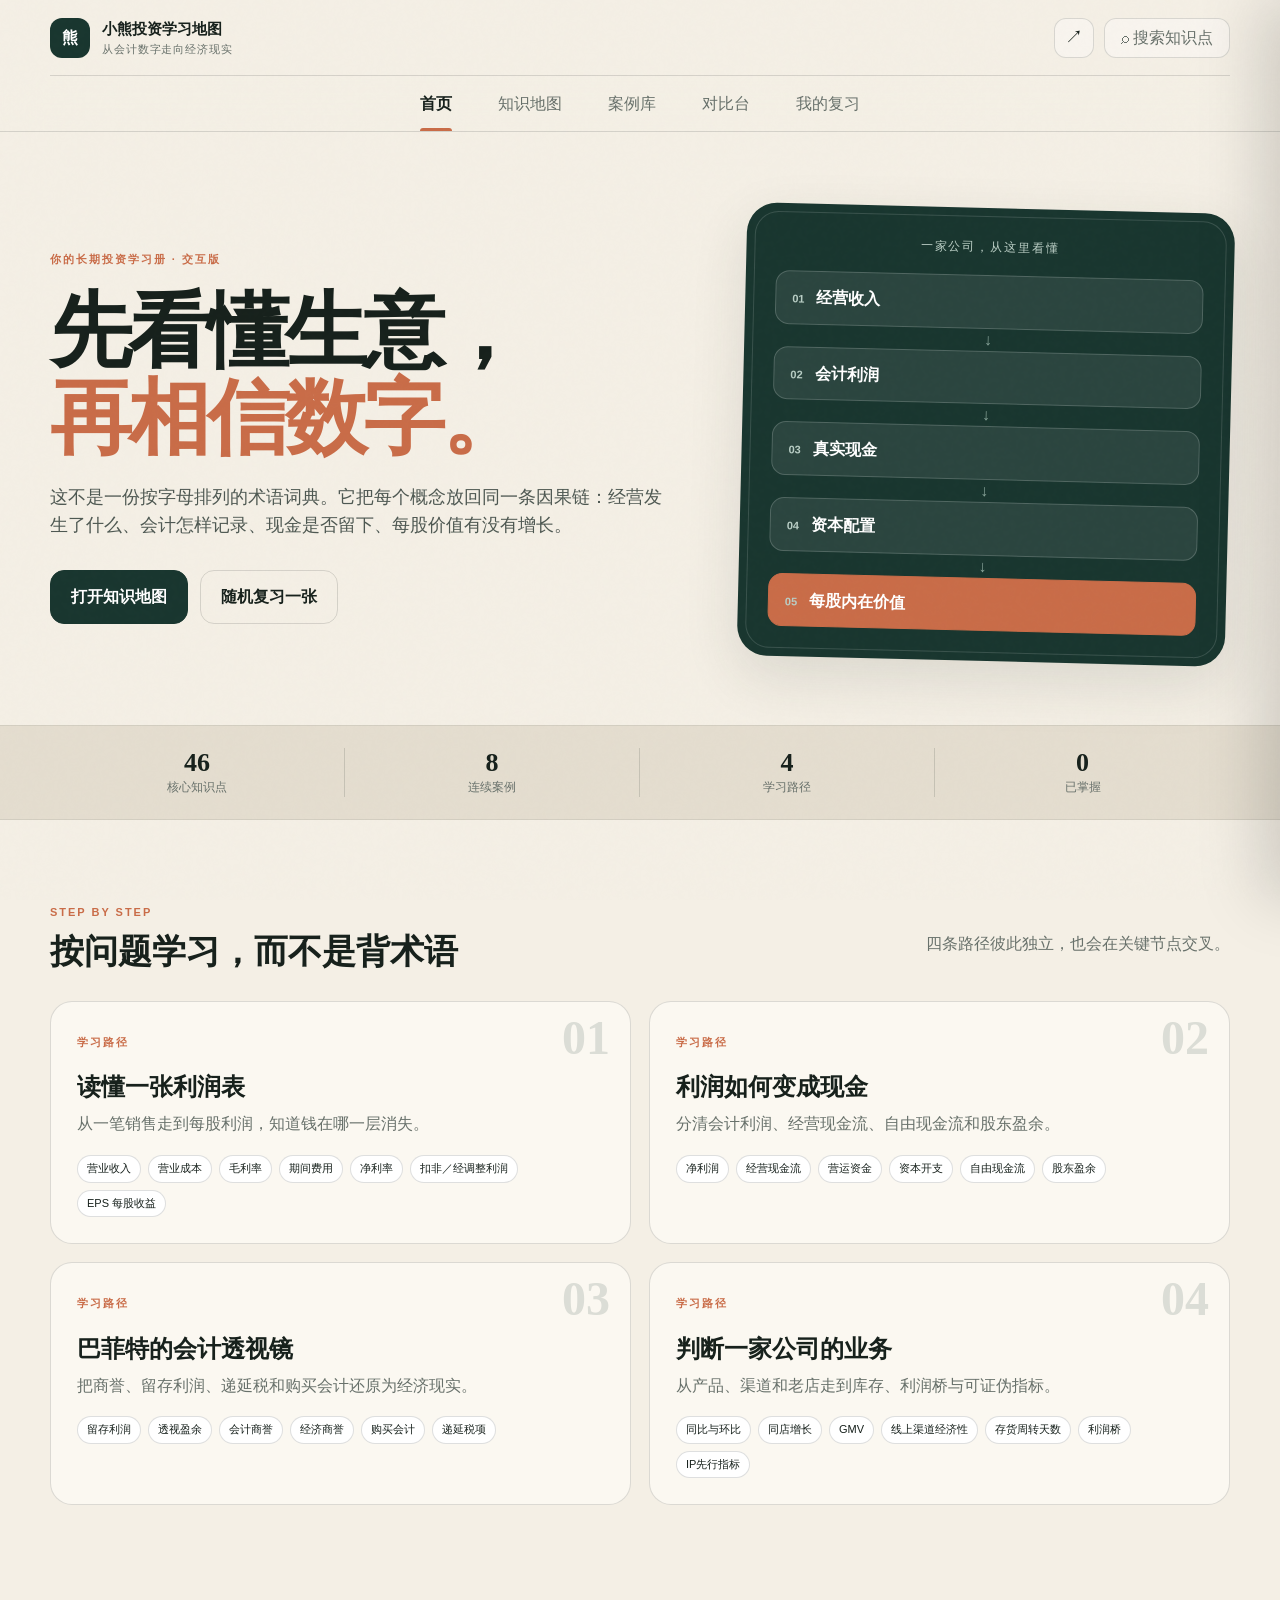
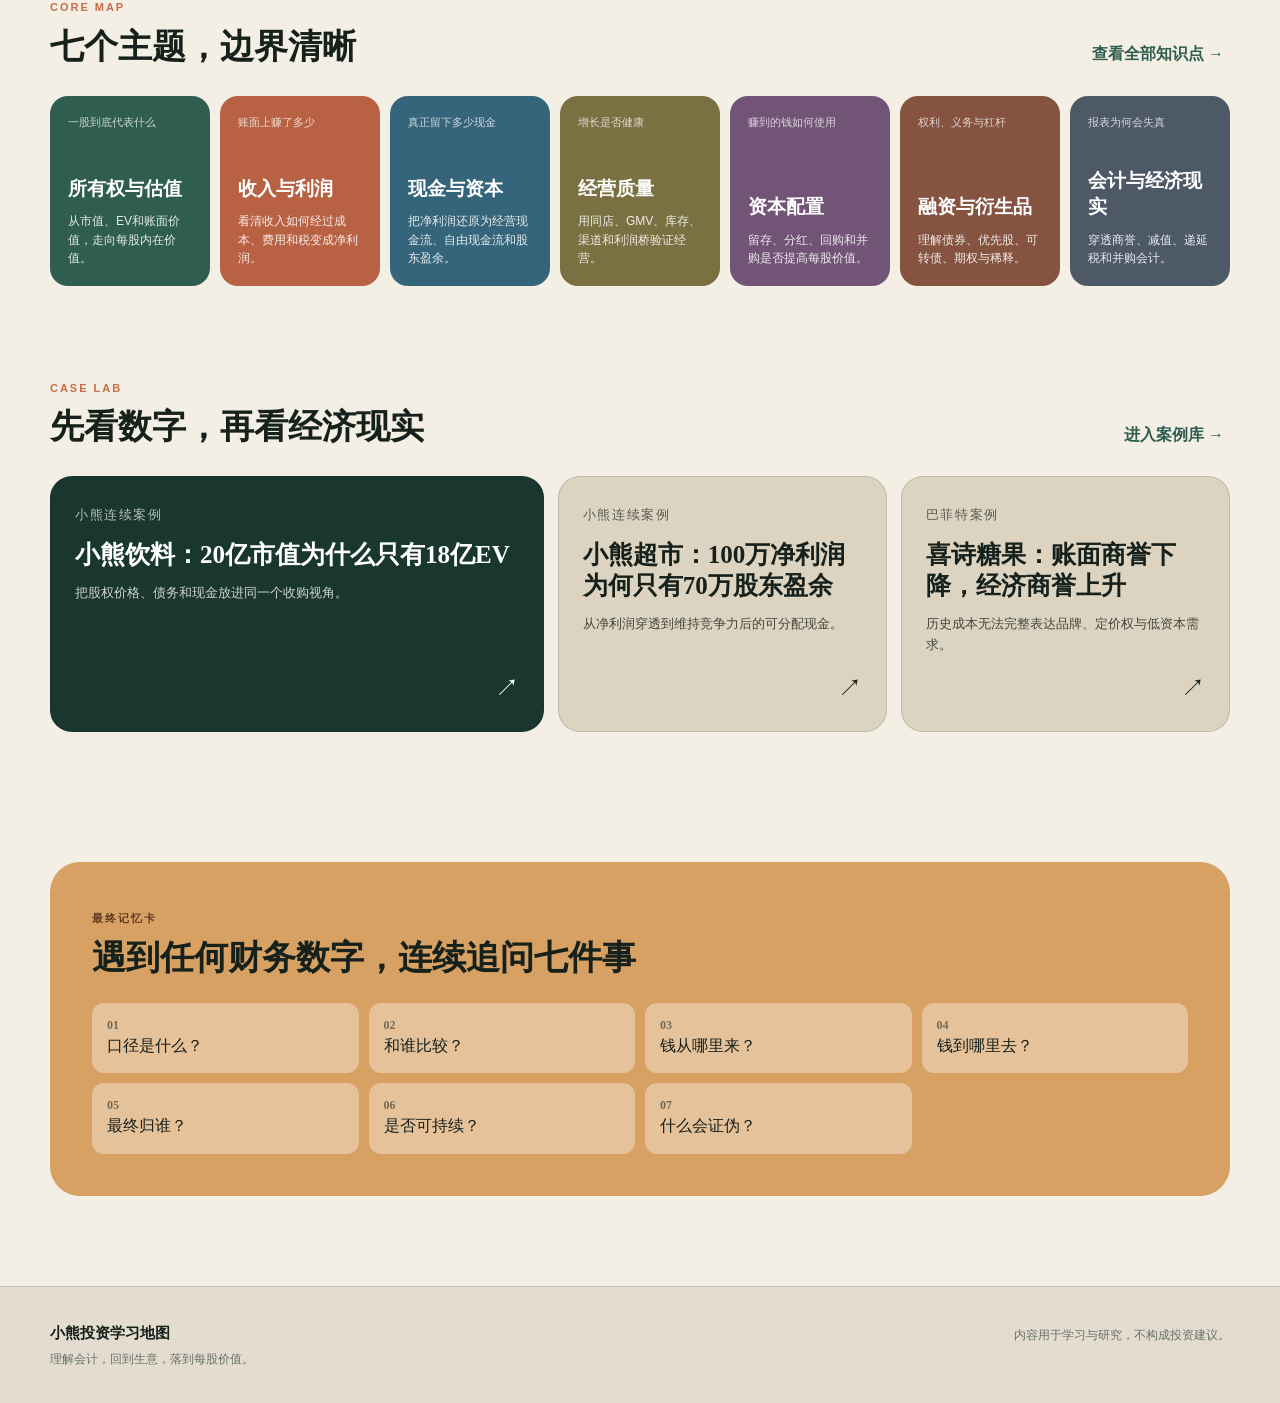
==== index.html @ d9df3669 "Version site assets to refresh mobile browser caches" ====
<!doctype html>
<html lang="zh-CN">
<head>
  <meta charset="utf-8" />
  <meta name="viewport" content="width=device-width, initial-scale=1, viewport-fit=cover" />
  <meta name="theme-color" content="#19362f" />
  <meta name="description" content="把财务概念、巴菲特会计思想、公司研究方法和真实案例连接起来的交互式学习地图。" />
  <title>小熊投资学习地图</title>
  <link rel="stylesheet" href="./styles.css?v=20261025-deep" />
</head>
<body>
  <div class="noise" aria-hidden="true"></div>
  <header class="topbar">
    <a class="brand" href="#home" data-route="home" aria-label="返回首页">
      <span class="brand-mark">熊</span>
      <span><b>小熊投资学习地图</b><small>从会计数字走向经济现实</small></span>
    </a>
    <div class="header-actions">
      <button class="icon-btn" id="shareButton" aria-label="分享页面">↗</button>
      <button class="search-open" id="searchOpen"><span>⌕</span> 搜索知识点</button>
    </div>
  </header>

  <nav class="main-nav" aria-label="主要导航">
    <button class="nav-item active" data-route="home">首页</button>
    <button class="nav-item" data-route="atlas">知识地图</button>
    <button class="nav-item" data-route="cases">案例库</button>
    <button class="nav-item" data-route="compare">对比台</button>
    <button class="nav-item" data-route="review">我的复习</button>
  </nav>

  <main>
    <section class="view active" id="view-home">
      <div class="hero shell">
        <div class="hero-copy">
          <span class="eyebrow">你的长期投资学习册 · 交互版</span>
          <h1>先看懂生意，<br><em>再相信数字。</em></h1>
          <p>这不是一份按字母排列的术语词典。它把每个概念放回同一条因果链：经营发生了什么、会计怎样记录、现金是否留下、每股价值有没有增长。</p>
          <div class="hero-actions">
            <button class="primary" data-route="atlas">打开知识地图</button>
            <button class="secondary" id="randomConcept">随机复习一张</button>
          </div>
        </div>
        <div class="hero-board" aria-label="投资分析主链条">
          <div class="board-label">一家公司，从这里看懂</div>
          <button class="chain-node" data-concept="revenue"><span>01</span>经营收入</button>
          <i>↓</i>
          <button class="chain-node" data-concept="net-profit"><span>02</span>会计利润</button>
          <i>↓</i>
          <button class="chain-node" data-concept="owner-earnings"><span>03</span>真实现金</button>
          <i>↓</i>
          <button class="chain-node" data-concept="capital-allocation"><span>04</span>资本配置</button>
          <i>↓</i>
          <button class="chain-node accent" data-concept="intrinsic-value"><span>05</span>每股内在价值</button>
        </div>
      </div>

      <div class="stats-strip">
        <div><b id="conceptCount">0</b><span>核心知识点</span></div>
        <div><b id="caseCount">0</b><span>连续案例</span></div>
        <div><b>4</b><span>学习路径</span></div>
        <div><b id="progressCount">0</b><span>已掌握</span></div>
      </div>

      <section class="shell section-block">
        <div class="section-head">
          <div><span class="kicker">STEP BY STEP</span><h2>按问题学习，而不是背术语</h2></div>
          <p>四条路径彼此独立，也会在关键节点交叉。</p>
        </div>
        <div class="path-grid" id="pathGrid"></div>
      </section>

      <section class="shell section-block">
        <div class="section-head">
          <div><span class="kicker">CORE MAP</span><h2>七个主题，边界清晰</h2></div>
          <button class="text-link" data-route="atlas">查看全部知识点 →</button>
        </div>
        <div class="domain-grid" id="domainGrid"></div>
      </section>

      <section class="shell section-block case-preview-wrap">
        <div class="section-head">
          <div><span class="kicker">CASE LAB</span><h2>先看数字，再看经济现实</h2></div>
          <button class="text-link" data-route="cases">进入案例库 →</button>
        </div>
        <div class="case-preview" id="homeCases"></div>
      </section>

      <section class="shell memory-card">
        <span class="kicker">最终记忆卡</span>
        <h2>遇到任何财务数字，连续追问七件事</h2>
        <div class="question-grid">
          <p><b>01</b>口径是什么？</p><p><b>02</b>和谁比较？</p><p><b>03</b>钱从哪里来？</p>
          <p><b>04</b>钱到哪里去？</p><p><b>05</b>最终归谁？</p><p><b>06</b>是否可持续？</p><p><b>07</b>什么会证伪？</p>
        </div>
      </section>
    </section>

    <section class="view" id="view-atlas">
      <div class="page-head shell">
        <span class="eyebrow">KNOWLEDGE ATLAS</span>
        <h1>知识地图</h1>
        <p>按经济问题分类：一个知识点只能有一个主位置，但可以通过“相关概念”连接到其他主题。</p>
      </div>
      <div class="toolbar shell">
        <label class="search-field"><span>⌕</span><input id="atlasSearch" placeholder="搜索：股东盈余、期权、存货……" /></label>
        <div class="filter-row" id="domainFilters"></div>
      </div>
      <div class="shell result-meta" id="atlasMeta"></div>
      <div class="shell card-grid" id="conceptGrid"></div>
    </section>

    <section class="view" id="view-cases">
      <div class="page-head shell">
        <span class="eyebrow">CASE LIBRARY</span>
        <h1>案例库</h1>
        <p>案例不是概念的装饰，而是检验你能否把报表、现金流与股东结果连接起来。</p>
      </div>
      <div class="toolbar shell">
        <label class="search-field"><span>⌕</span><input id="caseSearch" placeholder="搜索：喜诗、名创、库存、回购……" /></label>
        <div class="filter-row" id="caseFilters"></div>
      </div>
      <div class="shell case-grid" id="caseGrid"></div>
    </section>

    <section class="view" id="view-compare">
      <div class="page-head shell">
        <span class="eyebrow">COMPARE DESK</span>
        <h1>概念对比台</h1>
        <p>很多误判并不是不会计算，而是把两个相似概念当成了一回事。</p>
      </div>
      <div class="shell compare-picker">
        <label>左边概念<select id="compareLeft"></select></label>
        <button id="swapCompare" class="swap-btn" aria-label="交换对比概念">⇄</button>
        <label>右边概念<select id="compareRight"></select></label>
      </div>
      <div class="shell compare-output" id="compareOutput"></div>
      <div class="shell quick-pairs">
        <h2>常见混淆组合</h2>
        <div id="quickPairs"></div>
      </div>
    </section>

    <section class="view" id="view-review">
      <div class="page-head shell">
        <span class="eyebrow">MY REVIEW</span>
        <h1>我的复习</h1>
        <p>收藏和掌握进度只保存在当前浏览器中，不需要登录。</p>
      </div>
      <div class="shell review-summary">
        <div><b id="reviewMastered">0</b><span>已掌握</span></div>
        <div><b id="reviewSaved">0</b><span>已收藏</span></div>
        <button class="primary" id="reviewRandom">从未掌握中抽一张</button>
      </div>
      <section class="shell review-section"><h2>收藏的知识点</h2><div class="card-grid compact" id="savedGrid"></div></section>
      <section class="shell review-section"><h2>最近浏览</h2><div class="card-grid compact" id="recentGrid"></div></section>
    </section>
  </main>

  <footer>
    <div class="shell footer-inner">
      <div><b>小熊投资学习地图</b><p>理解会计，回到生意，落到每股价值。</p></div>
      <p>内容用于学习与研究，不构成投资建议。</p>
    </div>
  </footer>

  <div class="search-overlay" id="searchOverlay" aria-hidden="true">
    <div class="search-panel">
      <div class="global-search"><span>⌕</span><input id="globalSearch" placeholder="输入任何概念或案例" autocomplete="off" /><button id="searchClose">×</button></div>
      <div id="globalResults" class="global-results"></div>
    </div>
  </div>

  <aside class="drawer" id="drawer" aria-hidden="true">
    <div class="drawer-backdrop" data-close-drawer></div>
    <article class="drawer-panel">
      <button class="drawer-close" data-close-drawer aria-label="关闭">×</button>
      <div id="drawerContent"></div>
    </article>
  </aside>

  <div class="toast" id="toast" role="status"></div>

  <script src="./data.js?v=20261025-deep"></script>
  <script src="./depth.js?v=20261025-deep"></script>
  <script src="./lessons.js?v=20261025-deep"></script>
  <script src="./dialogues.js?v=20261025-deep"></script>
  <script src="./reader.js?v=20261025-deep"></script>
  <script src="./app.js?v=20261025-deep"></script>
</body>
</html>
---- styles.css ----
:root{
  --ink:#17211c;--muted:#68716b;--paper:#f4efe5;--paper-2:#fbf8f1;--green:#19362f;
  --green-2:#2f5d50;--orange:#c96c48;--line:rgba(23,33,28,.14);--shadow:0 20px 55px rgba(39,48,40,.12);
  --radius:22px;--shell:min(1180px,calc(100% - 40px));
}
*{box-sizing:border-box}
html{scroll-behavior:smooth}
body{margin:0;background:var(--paper);color:var(--ink);font-family:-apple-system,BlinkMacSystemFont,"Segoe UI","PingFang SC","Hiragino Sans GB","Microsoft YaHei",sans-serif;line-height:1.6}
button,input,select{font:inherit}
button{color:inherit}
.noise{position:fixed;inset:0;pointer-events:none;opacity:.18;z-index:100;background-image:url("data:image/svg+xml,%3Csvg viewBox='0 0 160 160' xmlns='http://www.w3.org/2000/svg'%3E%3Cfilter id='n'%3E%3CfeTurbulence type='fractalNoise' baseFrequency='.9' numOctaves='2' stitchTiles='stitch'/%3E%3C/filter%3E%3Crect width='100%25' height='100%25' filter='url(%23n)' opacity='.08'/%3E%3C/svg%3E")}
.shell{width:var(--shell);margin-inline:auto}
.topbar{height:76px;display:flex;align-items:center;justify-content:space-between;width:var(--shell);margin:auto;border-bottom:1px solid var(--line)}
.brand{display:flex;gap:12px;align-items:center;color:var(--ink);text-decoration:none}
.brand-mark{width:40px;height:40px;background:var(--green);color:#fff;border-radius:12px;display:grid;place-items:center;font-family:serif;font-weight:800}
.brand b,.brand small{display:block}.brand b{font-size:15px}.brand small{font-size:11px;color:var(--muted);letter-spacing:.08em}
.header-actions{display:flex;gap:10px}.icon-btn,.search-open{height:40px;border:1px solid var(--line);background:rgba(255,255,255,.35);border-radius:12px;cursor:pointer}
.icon-btn{width:40px;font-size:18px}.search-open{padding:0 16px;color:var(--muted)}
.main-nav{height:56px;display:flex;justify-content:center;gap:6px;position:sticky;top:0;z-index:30;background:rgba(244,239,229,.88);backdrop-filter:blur(18px);border-bottom:1px solid var(--line)}
.nav-item{border:0;background:transparent;padding:0 20px;cursor:pointer;color:var(--muted);position:relative}
.nav-item.active{color:var(--ink);font-weight:700}.nav-item.active:after{content:"";height:3px;background:var(--orange);position:absolute;left:20px;right:20px;bottom:0;border-radius:3px 3px 0 0}
.view{display:none;min-height:72vh}.view.active{display:block;animation:fade .28s ease}@keyframes fade{from{opacity:.25;transform:translateY(6px)}to{opacity:1;transform:none}}
.hero{display:grid;grid-template-columns:1.12fr .88fr;gap:72px;align-items:center;padding:76px 0 64px}
.eyebrow,.kicker{display:inline-block;font-size:11px;letter-spacing:.18em;font-weight:800;color:var(--orange);text-transform:uppercase}
.hero h1,.page-head h1{font-family:Georgia,"Songti SC",serif;line-height:1.06;margin:18px 0 20px;letter-spacing:-.045em}
.hero h1{font-size:clamp(46px,7vw,82px)}.hero h1 em{color:var(--orange);font-style:normal}
.hero-copy>p{font-size:18px;max-width:650px;color:#4e5852}
.hero-actions{display:flex;gap:12px;margin-top:30px}.primary,.secondary{border-radius:14px;padding:13px 20px;cursor:pointer;font-weight:700}
.primary{border:1px solid var(--green);background:var(--green);color:#fff}.secondary{border:1px solid var(--line);background:transparent}
.hero-board{background:var(--green);padding:30px;border-radius:30px;color:#fff;box-shadow:var(--shadow);transform:rotate(1.4deg);position:relative}
.hero-board:before{content:"";position:absolute;inset:8px;border:1px solid rgba(255,255,255,.14);border-radius:24px;pointer-events:none}
.board-label{text-align:center;font-size:12px;letter-spacing:.16em;color:#bdd0c7;margin-bottom:18px}
.chain-node{width:100%;border:1px solid rgba(255,255,255,.18);background:rgba(255,255,255,.08);color:#fff;border-radius:14px;text-align:left;padding:13px 16px;cursor:pointer;font-weight:700}
.chain-node:hover{background:rgba(255,255,255,.15)}.chain-node span{font-size:11px;color:#b9cec5;margin-right:12px}.chain-node.accent{background:var(--orange);border-color:var(--orange)}
.hero-board i{display:block;text-align:center;color:#89a59a;font-style:normal;line-height:22px}
.stats-strip{background:#e4ddcf;border-block:1px solid rgba(23,33,28,.08);display:grid;grid-template-columns:repeat(4,1fr);padding:22px max(20px,calc((100% - 1180px)/2))}
.stats-strip div{display:flex;flex-direction:column;align-items:center;border-right:1px solid var(--line)}.stats-strip div:last-child{border:0}.stats-strip b{font:700 26px Georgia,serif}.stats-strip span{font-size:12px;color:var(--muted)}
.section-block{padding:78px 0 10px}.section-head{display:flex;align-items:end;justify-content:space-between;gap:24px;margin-bottom:28px}.section-head h2,.memory-card h2,.quick-pairs h2,.review-section h2{font:700 34px/1.2 Georgia,"Songti SC",serif;margin:8px 0 0}.section-head>p{max-width:400px;color:var(--muted)}
.text-link{border:0;background:transparent;color:var(--green-2);font-weight:700;cursor:pointer}
.path-grid{display:grid;grid-template-columns:repeat(2,1fr);gap:18px}.path-card{background:var(--paper-2);border:1px solid var(--line);border-radius:var(--radius);padding:26px;cursor:pointer;transition:.2s;position:relative;overflow:hidden}.path-card:hover{transform:translateY(-3px);box-shadow:var(--shadow)}
.path-card .number{font:700 48px Georgia,serif;color:rgba(25,54,47,.14);position:absolute;right:20px;top:8px}.path-card h3{font:700 24px Georgia,"Songti SC",serif;margin:18px 0 8px}.path-card p{color:var(--muted);margin:0 0 18px}.path-steps{display:flex;flex-wrap:wrap;gap:7px}.path-steps span{font-size:11px;border:1px solid var(--line);border-radius:999px;padding:4px 9px;background:#fff}
.domain-grid{display:grid;grid-template-columns:repeat(7,1fr);gap:10px}.domain-card{min-height:190px;border:0;border-radius:18px;padding:18px;text-align:left;cursor:pointer;color:white;display:flex;flex-direction:column;justify-content:space-between;transition:.2s}.domain-card:hover{transform:translateY(-4px)}.domain-card b{font:700 19px Georgia,"Songti SC",serif}.domain-card span{font-size:11px;opacity:.75}.domain-card p{font-size:12px;line-height:1.55;margin:10px 0 0;opacity:.88}
.case-preview-wrap{padding-bottom:60px}.case-preview{display:grid;grid-template-columns:1.2fr .8fr .8fr;gap:14px}.case-tile{min-height:250px;background:#ddd3c1;border:1px solid var(--line);border-radius:22px;padding:24px;display:flex;flex-direction:column;justify-content:space-between;cursor:pointer;transition:.2s}.case-tile:first-child{background:var(--green);color:white}.case-tile:hover{transform:translateY(-3px)}.case-tile small{letter-spacing:.12em;text-transform:uppercase;opacity:.68}.case-tile h3{font:700 25px/1.25 Georgia,"Songti SC",serif;margin:12px 0}.case-tile p{font-size:13px;opacity:.78}.case-tile .arrow{font-size:24px;align-self:flex-end}
.memory-card{margin-top:70px;margin-bottom:90px;background:#d8a164;border-radius:30px;padding:42px}.memory-card .kicker{color:#603a23}.question-grid{display:grid;grid-template-columns:repeat(4,1fr);gap:10px;margin-top:24px}.question-grid p{background:rgba(255,255,255,.35);padding:15px;border-radius:12px;margin:0}.question-grid b{display:block;font:700 12px Georgia,serif;opacity:.55}
.page-head{padding:70px 0 28px}.page-head h1{font-size:clamp(44px,6vw,72px)}.page-head p{color:var(--muted);max-width:720px;font-size:17px}
.toolbar{display:flex;align-items:center;gap:14px;flex-wrap:wrap;margin-bottom:18px}.search-field{height:48px;background:var(--paper-2);border:1px solid var(--line);border-radius:14px;display:flex;align-items:center;gap:10px;padding:0 15px;min-width:min(420px,100%)}.search-field input{border:0;outline:0;background:transparent;width:100%;color:var(--ink)}
.filter-row{display:flex;gap:7px;flex-wrap:wrap}.filter-chip{border:1px solid var(--line);background:transparent;border-radius:999px;padding:8px 12px;font-size:12px;cursor:pointer}.filter-chip.active{background:var(--green);color:#fff;border-color:var(--green)}
.result-meta{font-size:12px;color:var(--muted);margin-bottom:18px}.card-grid{display:grid;grid-template-columns:repeat(3,1fr);gap:14px;padding-bottom:80px}.concept-card{background:var(--paper-2);border:1px solid var(--line);border-radius:19px;padding:21px;cursor:pointer;transition:.18s;display:flex;flex-direction:column;min-height:220px}.concept-card:hover{transform:translateY(-3px);box-shadow:0 14px 35px rgba(37,45,39,.09)}.card-top{display:flex;justify-content:space-between;align-items:center}.domain-dot{font-size:11px;font-weight:700}.level{font-size:10px;border:1px solid var(--line);padding:3px 8px;border-radius:999px;color:var(--muted)}.concept-card h3{font:700 23px Georgia,"Songti SC",serif;margin:26px 0 8px}.concept-card p{margin:0;color:var(--muted);font-size:14px;flex:1}.card-foot{display:flex;justify-content:space-between;align-items:center;margin-top:18px;font-size:12px}.mastered-mark{color:var(--green-2);font-weight:700}.bookmark{border:0;background:transparent;cursor:pointer;font-size:18px;padding:2px 5px}.bookmark.saved{color:var(--orange)}
.case-grid{display:grid;grid-template-columns:repeat(2,1fr);gap:16px;padding-bottom:80px}.case-card{background:var(--paper-2);border:1px solid var(--line);border-radius:22px;padding:26px;cursor:pointer}.case-card:hover{box-shadow:var(--shadow)}.case-card small{color:var(--orange);font-weight:800;letter-spacing:.08em}.case-card h3{font:700 27px/1.25 Georgia,"Songti SC",serif;margin:12px 0}.case-card>p{color:var(--muted)}.number-row{display:flex;gap:7px;flex-wrap:wrap;margin-top:18px}.number-row span{font-size:11px;padding:5px 9px;border-radius:999px;background:#ebe5d9}
.compare-picker{display:grid;grid-template-columns:1fr auto 1fr;gap:14px;align-items:end;background:var(--paper-2);border:1px solid var(--line);border-radius:20px;padding:20px}.compare-picker label{font-size:12px;color:var(--muted)}.compare-picker select{display:block;width:100%;border:1px solid var(--line);background:white;border-radius:12px;padding:12px;margin-top:6px}.swap-btn{width:44px;height:44px;border-radius:50%;border:1px solid var(--line);background:var(--paper);cursor:pointer}.compare-output{display:grid;grid-template-columns:1fr 1fr;gap:16px;margin-top:18px}.compare-side{background:var(--paper-2);border:1px solid var(--line);border-radius:22px;padding:28px}.compare-side h2{font:700 32px Georgia,"Songti SC",serif;margin:10px 0 24px}.compare-row{padding:16px 0;border-top:1px solid var(--line)}.compare-row b{display:block;font-size:11px;color:var(--orange);letter-spacing:.1em;margin-bottom:5px}.compare-row p{margin:0}.quick-pairs{padding:50px 0 90px}.quick-pairs>div{display:flex;flex-wrap:wrap;gap:10px;margin-top:20px}.pair-btn{border:1px solid var(--line);background:var(--paper-2);border-radius:999px;padding:9px 13px;cursor:pointer}
.review-summary{display:grid;grid-template-columns:170px 170px 1fr;gap:14px;align-items:center;background:var(--green);color:#fff;border-radius:22px;padding:24px;margin-bottom:40px}.review-summary div{display:flex;flex-direction:column}.review-summary b{font:700 34px Georgia,serif}.review-summary span{font-size:12px;color:#b9cec5}.review-summary .primary{justify-self:end;background:var(--orange);border-color:var(--orange)}.review-section{padding-bottom:20px}.review-section h2{font-size:28px;margin-bottom:18px}.card-grid.compact{padding-bottom:35px}.empty-state{grid-column:1/-1;border:1px dashed var(--line);border-radius:18px;padding:30px;color:var(--muted);text-align:center}
footer{background:#e3dccf;border-top:1px solid var(--line);margin-top:40px}.footer-inner{display:flex;justify-content:space-between;gap:20px;padding:34px 0;color:var(--muted);font-size:12px}.footer-inner b{color:var(--ink);font-size:15px}.footer-inner p{margin:5px 0 0}
.search-overlay{position:fixed;inset:0;background:rgba(19,27,23,.76);backdrop-filter:blur(10px);z-index:80;display:none;padding:9vh 20px}.search-overlay.open{display:block}.search-panel{max-width:760px;margin:auto;background:var(--paper-2);border-radius:24px;box-shadow:var(--shadow);max-height:82vh;overflow:auto}.global-search{height:68px;display:flex;align-items:center;gap:12px;padding:0 20px;border-bottom:1px solid var(--line);position:sticky;top:0;background:var(--paper-2);z-index:2}.global-search input{flex:1;border:0;outline:0;background:transparent;font-size:19px}.global-search button{border:0;background:transparent;font-size:28px;cursor:pointer}.global-results{padding:12px}.global-result{display:block;width:100%;border:0;background:transparent;text-align:left;padding:13px;border-radius:12px;cursor:pointer}.global-result:hover{background:#ece6da}.global-result b{display:block}.global-result span{font-size:12px;color:var(--muted)}
.drawer{position:fixed;inset:0;z-index:70;pointer-events:none}.drawer.open{pointer-events:auto}.drawer-backdrop{position:absolute;inset:0;background:rgba(12,19,15,.46);opacity:0;transition:.25s}.drawer.open .drawer-backdrop{opacity:1}.drawer-panel{position:absolute;right:0;top:0;bottom:0;width:min(620px,100%);background:var(--paper-2);padding:34px clamp(24px,5vw,52px);overflow:auto;transform:translateX(100%);transition:.28s ease;box-shadow:-20px 0 60px rgba(0,0,0,.15)}.drawer.open .drawer-panel{transform:none}.drawer-close{position:sticky;top:0;float:right;width:42px;height:42px;border-radius:50%;border:1px solid var(--line);background:var(--paper-2);font-size:24px;cursor:pointer;z-index:3}.drawer-label{padding-top:45px}.drawer h1{font:700 42px/1.1 Georgia,"Songti SC",serif;margin:12px 0}.drawer-lead{font-size:18px;color:#4f5953}.formula-box{background:var(--green);color:#fff;border-radius:18px;padding:20px;margin:24px 0}.detail-block{border-top:1px solid var(--line);padding:20px 0}.detail-block h3{font-size:12px;color:var(--orange);letter-spacing:.1em;margin:0 0 8px}.detail-block p{margin:0}.related-row{display:flex;flex-wrap:wrap;gap:7px}.related-btn{border:1px solid var(--line);background:transparent;border-radius:999px;padding:7px 10px;cursor:pointer}.drawer-actions{display:flex;gap:10px;margin:20px 0 40px}.drawer-actions button{flex:1;padding:12px;border-radius:12px;cursor:pointer}.master-btn{border:1px solid var(--green);background:var(--green);color:#fff}.save-btn{border:1px solid var(--line);background:transparent}.case-conclusion{background:#e6dfd1;padding:18px;border-radius:16px}.case-questions li{margin:8px 0}
.depth-callout{margin:26px 0 16px;padding:20px;border-radius:18px;background:#e7dfd0;border-left:4px solid var(--orange)}.depth-callout small{display:block;color:var(--orange);font-weight:800;letter-spacing:.12em;margin-bottom:8px}.depth-callout p{margin:0;font-size:16px;line-height:1.75}.lens-grid{display:grid;grid-template-columns:repeat(3,1fr);gap:9px}.lens-grid article{padding:14px;border:1px solid var(--line);border-radius:14px;background:rgba(255,255,255,.45)}.lens-grid b{display:block;color:var(--green);margin-bottom:7px}.lens-grid p{font-size:13px;line-height:1.55}.judgement-block ol{margin:10px 0 0;padding:0;counter-reset:judge;list-style:none}.judgement-block li{position:relative;padding:10px 0 10px 38px;border-bottom:1px dashed var(--line);line-height:1.65}.judgement-block li:before{counter-increment:judge;content:counter(judge);position:absolute;left:0;top:9px;width:24px;height:24px;border-radius:50%;background:var(--green);color:#fff;display:grid;place-items:center;font-size:11px;font-weight:800}
.lesson-section,.dialogue-section{padding:30px 0;border-top:2px solid var(--line)}
.lesson-kicker{display:inline-block;color:var(--orange);font-size:11px;font-weight:800;letter-spacing:.13em}
.lesson-section h2,.dialogue-section h2{font-family:Georgia,"Songti SC",serif;font-size:clamp(24px,3vw,32px);line-height:1.3;margin:9px 0 22px}
.lesson-section h3{font-size:17px;margin:30px 0 14px}
.lesson-steps{display:grid;gap:10px}.lesson-step{display:grid;grid-template-columns:34px 1fr;gap:14px;padding:18px;border:1px solid var(--line);border-radius:16px;background:rgba(255,255,255,.43)}
.lesson-step>span{font:700 14px Georgia,serif;color:var(--orange)}.lesson-step h4{margin:0 0 5px;font-size:16px}.lesson-step p{margin:0;line-height:1.8;color:#465249;white-space:pre-line}
.table-scroll{overflow-x:auto;max-width:100%;border:1px solid var(--line);border-radius:14px;background:#fffaf1}.table-scroll table{border-collapse:collapse;width:100%;min-width:460px;font-size:13px;line-height:1.55}
.table-scroll th,.table-scroll td{padding:12px 14px;border-bottom:1px solid var(--line);text-align:left;vertical-align:top}.table-scroll th{background:#e8e5d8;color:var(--green);font-weight:800}.table-scroll tr:last-child td{border-bottom:0}
.scenario-grid{display:grid;grid-template-columns:1fr 1fr;gap:10px;margin-top:18px}.scenario-grid article{padding:18px;border-radius:15px}.scenario-grid b,.lesson-usage b{display:block;margin-bottom:8px}.scenario-grid p,.lesson-usage p{margin:0;color:#465249;line-height:1.75}
.scenario-grid .positive{background:#dfece4}.scenario-grid .negative{background:#f6e3d8}.lesson-usage{margin-top:12px;padding:18px 20px;border-left:4px solid var(--orange);background:#eee7d8;border-radius:0 14px 14px 0}
.dialogue-intro{color:var(--muted);font-size:13px;line-height:1.7;margin:-7px 0 18px}.dialogue-item{border:1px solid var(--line);border-radius:14px;background:#fffaf2;margin:10px 0;overflow:hidden}.dialogue-item summary{cursor:pointer;list-style:none;padding:16px 18px;font-weight:750;display:flex;align-items:center;justify-content:space-between;gap:12px}.dialogue-item summary::-webkit-details-marker{display:none}.dialogue-item summary span{font-weight:500;font-size:12px;color:var(--orange);white-space:nowrap}.dialogue-item[open] summary{border-bottom:1px solid var(--line)}
.markdown-body{padding:8px 20px 22px;font-size:14px;line-height:1.85;color:#354139}.markdown-body h3,.markdown-body h4,.markdown-body h5,.markdown-body h6{color:var(--green);line-height:1.35;margin:24px 0 8px}.markdown-body p{margin:12px 0}.markdown-body ul,.markdown-body ol{padding-left:23px}.markdown-body li{margin:5px 0}.markdown-body blockquote{margin:16px 0;padding:8px 15px;border-left:3px solid var(--orange);background:#f2eadd}.markdown-body pre{overflow-x:auto;background:#e9e5da;padding:14px;border-radius:10px}.markdown-body code{font-size:.9em}.markdown-body a{color:var(--green-2);text-decoration:underline}.markdown-body .table-scroll{margin:16px 0}
@media(max-width:700px){.scenario-grid{grid-template-columns:1fr}.lesson-step{grid-template-columns:24px 1fr;padding:15px}.markdown-body{padding:6px 14px 16px}.dialogue-item summary{padding:14px}}
.toast{position:fixed;left:50%;bottom:28px;transform:translate(-50%,20px);background:var(--ink);color:#fff;padding:10px 16px;border-radius:999px;font-size:12px;opacity:0;pointer-events:none;transition:.2s;z-index:120}.toast.show{opacity:1;transform:translate(-50%,0)}
@media(max-width:980px){.hero{grid-template-columns:1fr;gap:36px}.hero-board{max-width:620px;transform:none}.domain-grid{grid-template-columns:repeat(4,1fr)}.question-grid{grid-template-columns:repeat(2,1fr)}.card-grid{grid-template-columns:repeat(2,1fr)}}
@media(max-width:700px){:root{--shell:calc(100% - 28px)}.topbar{height:64px}.brand small{display:none}.search-open{width:40px;padding:0;font-size:0}.search-open span{font-size:20px}.main-nav{position:fixed;left:8px;right:8px;bottom:8px;top:auto;height:58px;border:1px solid var(--line);border-radius:18px;z-index:60;box-shadow:var(--shadow);justify-content:space-around;padding:0 4px}.nav-item{padding:0 6px;font-size:11px}.nav-item.active:after{left:7px;right:7px;bottom:4px}.hero{padding:48px 0}.hero h1{font-size:49px}.hero-copy>p{font-size:16px}.hero-actions{flex-direction:column}.hero-actions button{width:100%}.stats-strip{grid-template-columns:repeat(2,1fr);gap:18px;padding:20px}.stats-strip div:nth-child(2){border-right:0}.path-grid,.case-preview,.card-grid,.case-grid,.compare-output{grid-template-columns:1fr}.domain-grid{display:flex;overflow-x:auto;padding-bottom:8px}.domain-card{min-width:155px}.section-block{padding-top:58px}.section-head{align-items:start;flex-direction:column}.section-head h2,.memory-card h2{font-size:29px}.case-preview .case-tile{min-height:210px}.question-grid{grid-template-columns:1fr 1fr}.memory-card{padding:28px 20px;margin-bottom:70px}.page-head{padding-top:48px}.page-head h1{font-size:49px}.toolbar{align-items:stretch}.search-field{min-width:100%}.filter-row{flex-wrap:nowrap;overflow:auto;padding-bottom:4px}.filter-chip{white-space:nowrap}.compare-picker{grid-template-columns:1fr}.swap-btn{justify-self:center;transform:rotate(90deg)}.review-summary{grid-template-columns:1fr 1fr}.review-summary .primary{grid-column:1/-1;justify-self:stretch}.footer-inner{padding-bottom:90px;flex-direction:column}.drawer-panel{padding:24px}.drawer h1{font-size:36px}.lens-grid{grid-template-columns:1fr}.lens-grid p{font-size:14px}.global-search{height:60px}.search-overlay{padding:14px}.search-panel{max-height:calc(100vh - 28px)} }
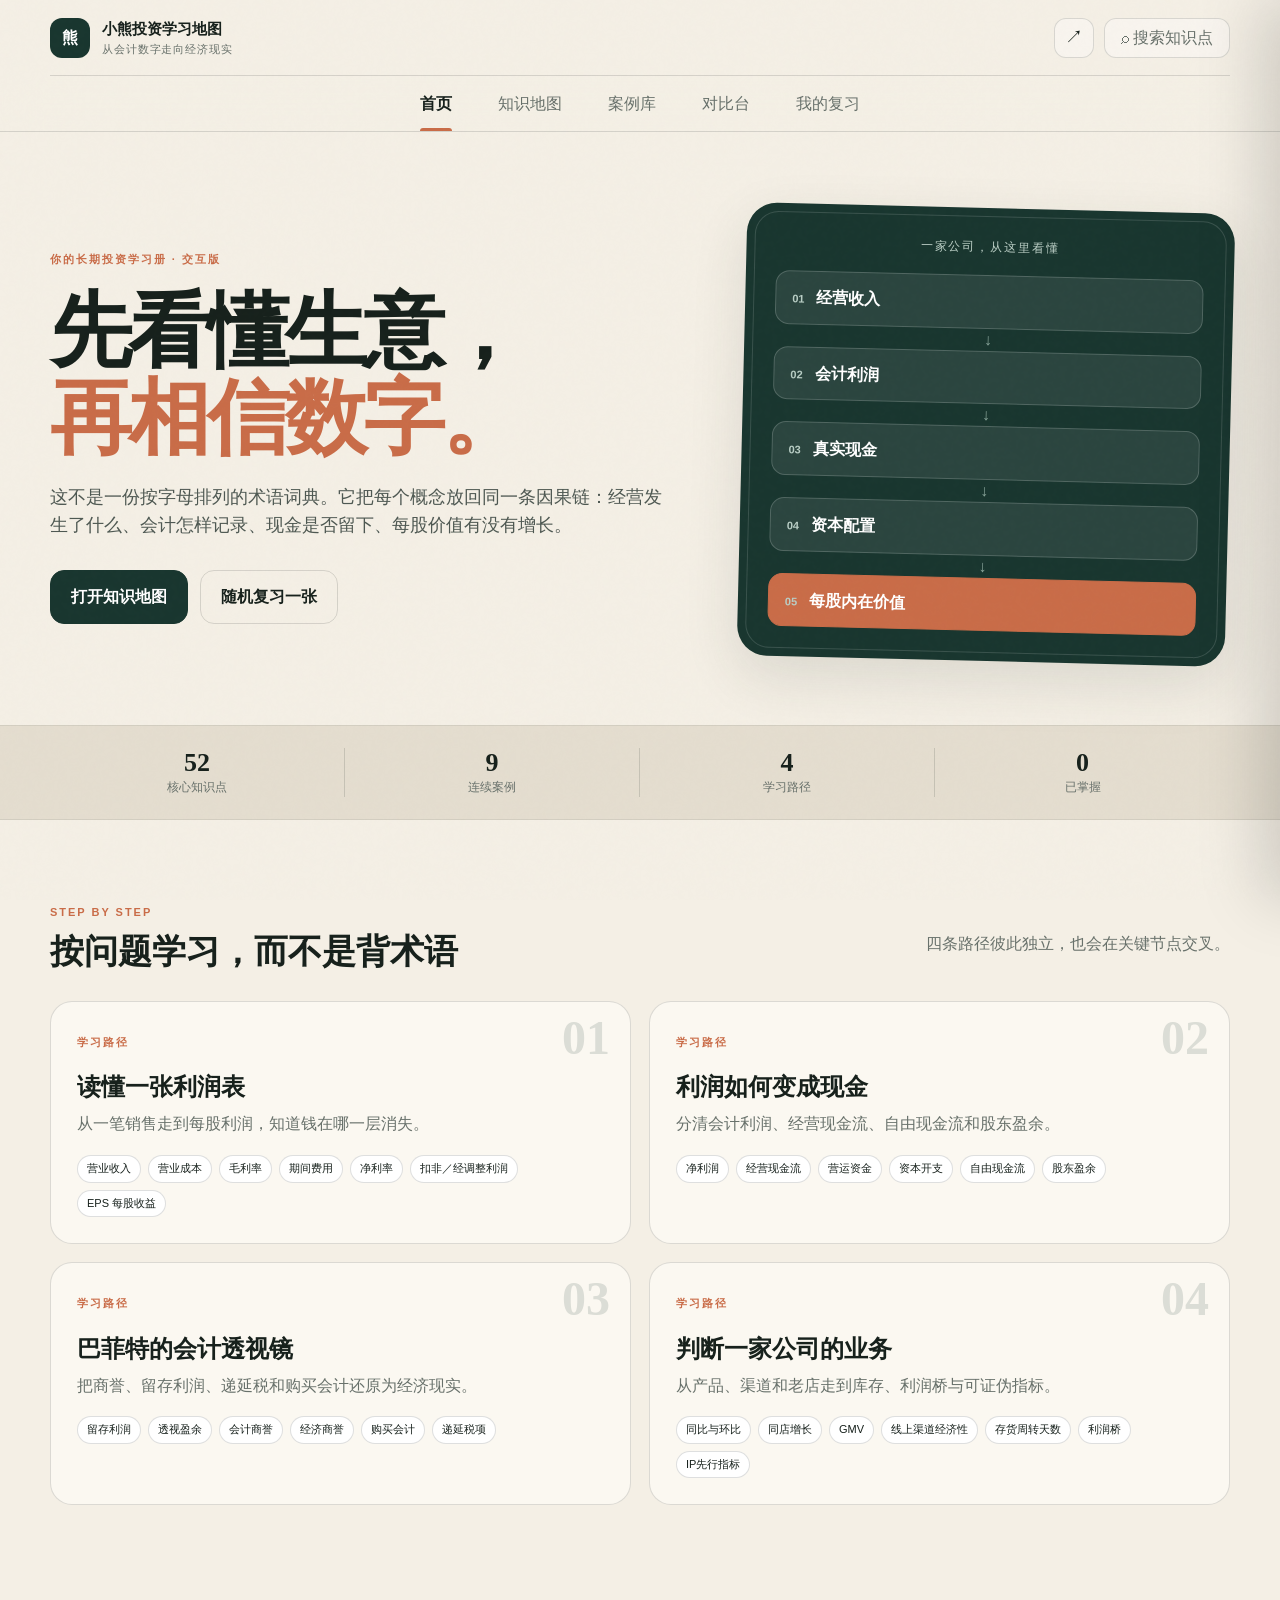
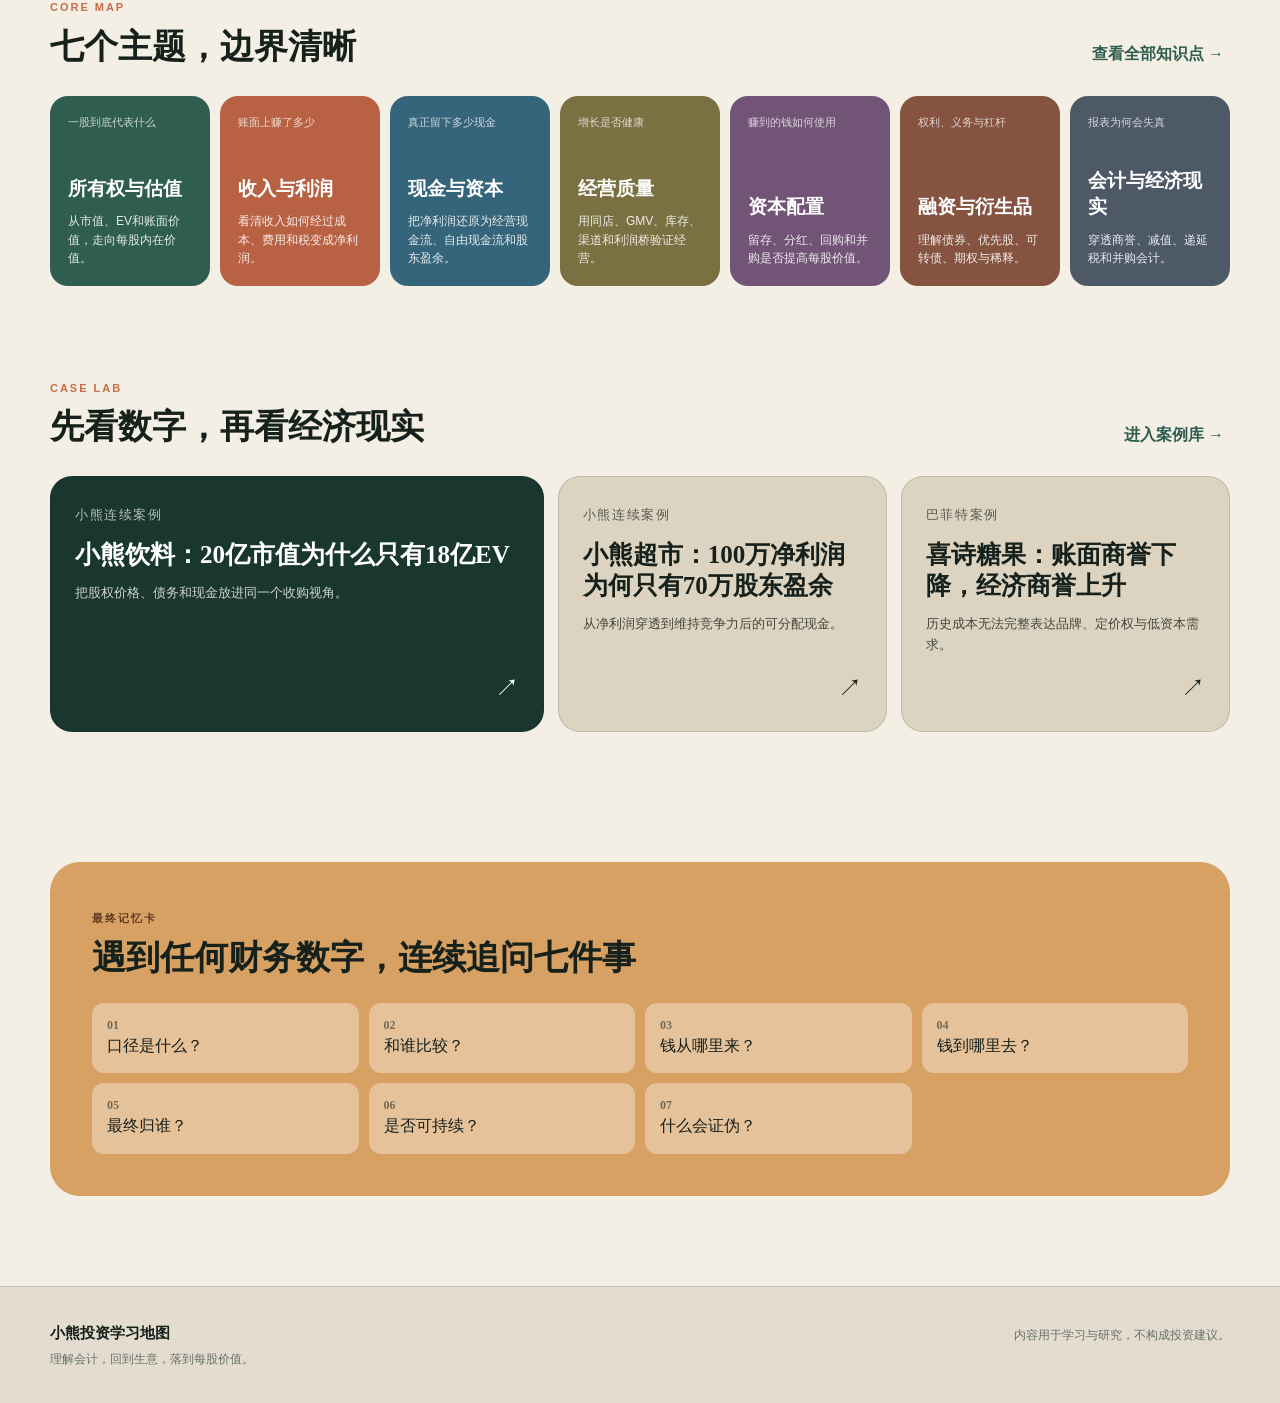
==== commit fe2668db: "Add Oct 31 MINISO profit lessons and industry case filters" ====
--- a/index.html
+++ b/index.html
@@ -6,7 +6,7 @@
   <meta name="theme-color" content="#19362f" />
   <meta name="description" content="把财务概念、巴菲特会计思想、公司研究方法和真实案例连接起来的交互式学习地图。" />
   <title>小熊投资学习地图</title>
-  <link rel="stylesheet" href="./styles.css?v=20261025-deep" />
+  <link rel="stylesheet" href="./styles.css?v=20261031-profit-notes" />
 </head>
 <body>
   <div class="noise" aria-hidden="true"></div>
@@ -114,12 +114,18 @@
       <div class="page-head shell">
         <span class="eyebrow">CASE LIBRARY</span>
         <h1>案例库</h1>
-        <p>案例不是概念的装饰，而是检验你能否把报表、现金流与股东结果连接起来。</p>
+        <p>按行业看计算方法，按公司找原案例。案例不是概念的装饰，而是检验你能否把报表、现金流与股东结果连接起来。</p>
       </div>
+      <div class="shell industry-guide" id="industryGuide"></div>
       <div class="toolbar shell">
         <label class="search-field"><span>⌕</span><input id="caseSearch" placeholder="搜索：喜诗、名创、库存、回购……" /></label>
-        <div class="filter-row" id="caseFilters"></div>
+        <label class="company-select">公司 <select id="companyFilter"><option value="all">全部公司</option></select></label>
       </div>
+      <div class="shell filter-label">按行业 / 生意模式</div>
+      <div class="shell filter-row industry-filters" id="industryFilters"></div>
+      <div class="shell filter-label">按案例类型</div>
+      <div class="shell filter-row case-type-filters" id="caseFilters"></div>
+      <div class="shell result-meta" id="caseMeta"></div>
       <div class="shell case-grid" id="caseGrid"></div>
     </section>
 
@@ -181,11 +187,12 @@
 
   <div class="toast" id="toast" role="status"></div>
 
-  <script src="./data.js?v=20261025-deep"></script>
-  <script src="./depth.js?v=20261025-deep"></script>
-  <script src="./lessons.js?v=20261025-deep"></script>
-  <script src="./dialogues.js?v=20261025-deep"></script>
-  <script src="./reader.js?v=20261025-deep"></script>
-  <script src="./app.js?v=20261025-deep"></script>
+  <script src="./data.js?v=20261031-profit-notes"></script>
+  <script src="./depth.js?v=20261031-profit-notes"></script>
+  <script src="./lessons.js?v=20261031-profit-notes"></script>
+  <script src="./dialogues.js?v=20261031-profit-notes"></script>
+  <script src="./today.js?v=20261031-profit-notes"></script>
+  <script src="./reader.js?v=20261031-profit-notes"></script>
+  <script src="./app.js?v=20261031-profit-notes"></script>
 </body>
 </html>
--- a/styles.css
+++ b/styles.css
@@ -45,6 +45,7 @@
 .page-head{padding:70px 0 28px}.page-head h1{font-size:clamp(44px,6vw,72px)}.page-head p{color:var(--muted);max-width:720px;font-size:17px}
 .toolbar{display:flex;align-items:center;gap:14px;flex-wrap:wrap;margin-bottom:18px}.search-field{height:48px;background:var(--paper-2);border:1px solid var(--line);border-radius:14px;display:flex;align-items:center;gap:10px;padding:0 15px;min-width:min(420px,100%)}.search-field input{border:0;outline:0;background:transparent;width:100%;color:var(--ink)}
 .filter-row{display:flex;gap:7px;flex-wrap:wrap}.filter-chip{border:1px solid var(--line);background:transparent;border-radius:999px;padding:8px 12px;font-size:12px;cursor:pointer}.filter-chip.active{background:var(--green);color:#fff;border-color:var(--green)}
+.industry-guide{display:grid;grid-template-columns:repeat(4,minmax(0,1fr));gap:12px;margin-bottom:22px}.industry-card{display:flex;flex-direction:column;gap:7px;text-align:left;border:1px solid var(--line);border-radius:18px;background:var(--paper-2);padding:19px;cursor:pointer;transition:.2s}.industry-card:hover{transform:translateY(-3px);box-shadow:var(--shadow)}.industry-card small{font-size:11px;color:var(--orange);font-weight:800}.industry-card b{font:700 20px Georgia,"Songti SC",serif}.industry-card span{font-size:12px;line-height:1.6;color:var(--muted);flex:1}.industry-card em{font-style:normal;color:var(--green-2);font-size:11px;font-weight:700}.company-select{display:flex;align-items:center;gap:9px;font-size:12px;color:var(--muted);white-space:nowrap}.company-select select{border:1px solid var(--line);border-radius:12px;background:var(--paper-2);padding:12px;color:var(--ink);max-width:180px}.filter-label{font-size:11px;font-weight:800;letter-spacing:.08em;color:var(--muted);margin:12px auto 7px}.industry-filters,.case-type-filters{margin-bottom:8px}#caseMeta{margin-top:18px}
 .result-meta{font-size:12px;color:var(--muted);margin-bottom:18px}.card-grid{display:grid;grid-template-columns:repeat(3,1fr);gap:14px;padding-bottom:80px}.concept-card{background:var(--paper-2);border:1px solid var(--line);border-radius:19px;padding:21px;cursor:pointer;transition:.18s;display:flex;flex-direction:column;min-height:220px}.concept-card:hover{transform:translateY(-3px);box-shadow:0 14px 35px rgba(37,45,39,.09)}.card-top{display:flex;justify-content:space-between;align-items:center}.domain-dot{font-size:11px;font-weight:700}.level{font-size:10px;border:1px solid var(--line);padding:3px 8px;border-radius:999px;color:var(--muted)}.concept-card h3{font:700 23px Georgia,"Songti SC",serif;margin:26px 0 8px}.concept-card p{margin:0;color:var(--muted);font-size:14px;flex:1}.card-foot{display:flex;justify-content:space-between;align-items:center;margin-top:18px;font-size:12px}.mastered-mark{color:var(--green-2);font-weight:700}.bookmark{border:0;background:transparent;cursor:pointer;font-size:18px;padding:2px 5px}.bookmark.saved{color:var(--orange)}
 .case-grid{display:grid;grid-template-columns:repeat(2,1fr);gap:16px;padding-bottom:80px}.case-card{background:var(--paper-2);border:1px solid var(--line);border-radius:22px;padding:26px;cursor:pointer}.case-card:hover{box-shadow:var(--shadow)}.case-card small{color:var(--orange);font-weight:800;letter-spacing:.08em}.case-card h3{font:700 27px/1.25 Georgia,"Songti SC",serif;margin:12px 0}.case-card>p{color:var(--muted)}.number-row{display:flex;gap:7px;flex-wrap:wrap;margin-top:18px}.number-row span{font-size:11px;padding:5px 9px;border-radius:999px;background:#ebe5d9}
 .compare-picker{display:grid;grid-template-columns:1fr auto 1fr;gap:14px;align-items:end;background:var(--paper-2);border:1px solid var(--line);border-radius:20px;padding:20px}.compare-picker label{font-size:12px;color:var(--muted)}.compare-picker select{display:block;width:100%;border:1px solid var(--line);background:white;border-radius:12px;padding:12px;margin-top:6px}.swap-btn{width:44px;height:44px;border-radius:50%;border:1px solid var(--line);background:var(--paper);cursor:pointer}.compare-output{display:grid;grid-template-columns:1fr 1fr;gap:16px;margin-top:18px}.compare-side{background:var(--paper-2);border:1px solid var(--line);border-radius:22px;padding:28px}.compare-side h2{font:700 32px Georgia,"Songti SC",serif;margin:10px 0 24px}.compare-row{padding:16px 0;border-top:1px solid var(--line)}.compare-row b{display:block;font-size:11px;color:var(--orange);letter-spacing:.1em;margin-bottom:5px}.compare-row p{margin:0}.quick-pairs{padding:50px 0 90px}.quick-pairs>div{display:flex;flex-wrap:wrap;gap:10px;margin-top:20px}.pair-btn{border:1px solid var(--line);background:var(--paper-2);border-radius:999px;padding:9px 13px;cursor:pointer}
@@ -68,4 +69,6 @@
 @media(max-width:700px){.scenario-grid{grid-template-columns:1fr}.lesson-step{grid-template-columns:24px 1fr;padding:15px}.markdown-body{padding:6px 14px 16px}.dialogue-item summary{padding:14px}}
 .toast{position:fixed;left:50%;bottom:28px;transform:translate(-50%,20px);background:var(--ink);color:#fff;padding:10px 16px;border-radius:999px;font-size:12px;opacity:0;pointer-events:none;transition:.2s;z-index:120}.toast.show{opacity:1;transform:translate(-50%,0)}
 @media(max-width:980px){.hero{grid-template-columns:1fr;gap:36px}.hero-board{max-width:620px;transform:none}.domain-grid{grid-template-columns:repeat(4,1fr)}.question-grid{grid-template-columns:repeat(2,1fr)}.card-grid{grid-template-columns:repeat(2,1fr)}}
+@media(max-width:980px){.industry-guide{grid-template-columns:repeat(2,minmax(0,1fr))}}
 @media(max-width:700px){:root{--shell:calc(100% - 28px)}.topbar{height:64px}.brand small{display:none}.search-open{width:40px;padding:0;font-size:0}.search-open span{font-size:20px}.main-nav{position:fixed;left:8px;right:8px;bottom:8px;top:auto;height:58px;border:1px solid var(--line);border-radius:18px;z-index:60;box-shadow:var(--shadow);justify-content:space-around;padding:0 4px}.nav-item{padding:0 6px;font-size:11px}.nav-item.active:after{left:7px;right:7px;bottom:4px}.hero{padding:48px 0}.hero h1{font-size:49px}.hero-copy>p{font-size:16px}.hero-actions{flex-direction:column}.hero-actions button{width:100%}.stats-strip{grid-template-columns:repeat(2,1fr);gap:18px;padding:20px}.stats-strip div:nth-child(2){border-right:0}.path-grid,.case-preview,.card-grid,.case-grid,.compare-output{grid-template-columns:1fr}.domain-grid{display:flex;overflow-x:auto;padding-bottom:8px}.domain-card{min-width:155px}.section-block{padding-top:58px}.section-head{align-items:start;flex-direction:column}.section-head h2,.memory-card h2{font-size:29px}.case-preview .case-tile{min-height:210px}.question-grid{grid-template-columns:1fr 1fr}.memory-card{padding:28px 20px;margin-bottom:70px}.page-head{padding-top:48px}.page-head h1{font-size:49px}.toolbar{align-items:stretch}.search-field{min-width:100%}.filter-row{flex-wrap:nowrap;overflow:auto;padding-bottom:4px}.filter-chip{white-space:nowrap}.compare-picker{grid-template-columns:1fr}.swap-btn{justify-self:center;transform:rotate(90deg)}.review-summary{grid-template-columns:1fr 1fr}.review-summary .primary{grid-column:1/-1;justify-self:stretch}.footer-inner{padding-bottom:90px;flex-direction:column}.drawer-panel{padding:24px}.drawer h1{font-size:36px}.lens-grid{grid-template-columns:1fr}.lens-grid p{font-size:14px}.global-search{height:60px}.search-overlay{padding:14px}.search-panel{max-height:calc(100vh - 28px)} }
+@media(max-width:700px){.industry-guide{display:flex;overflow-x:auto;padding-bottom:5px}.industry-card{min-width:245px}.company-select{width:100%}.company-select select{flex:1;max-width:none}.industry-filters,.case-type-filters{margin-bottom:12px}}
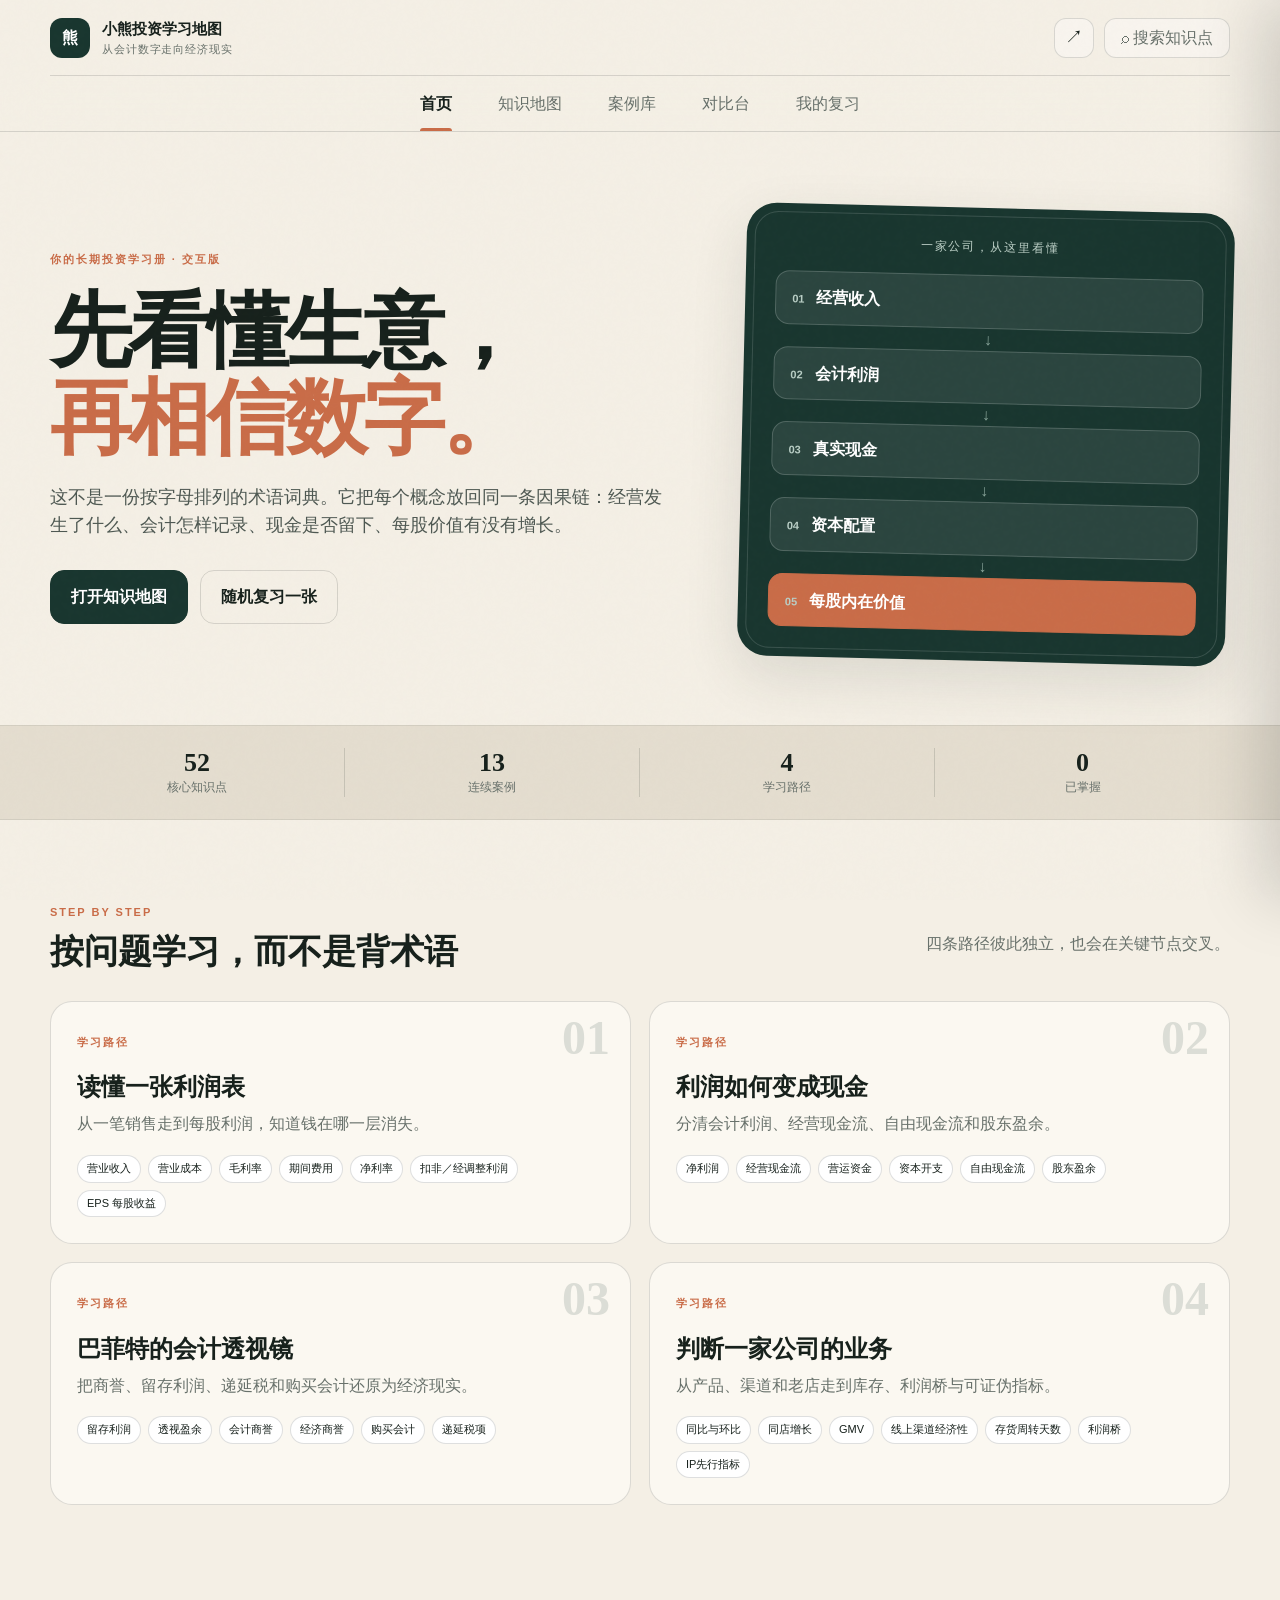
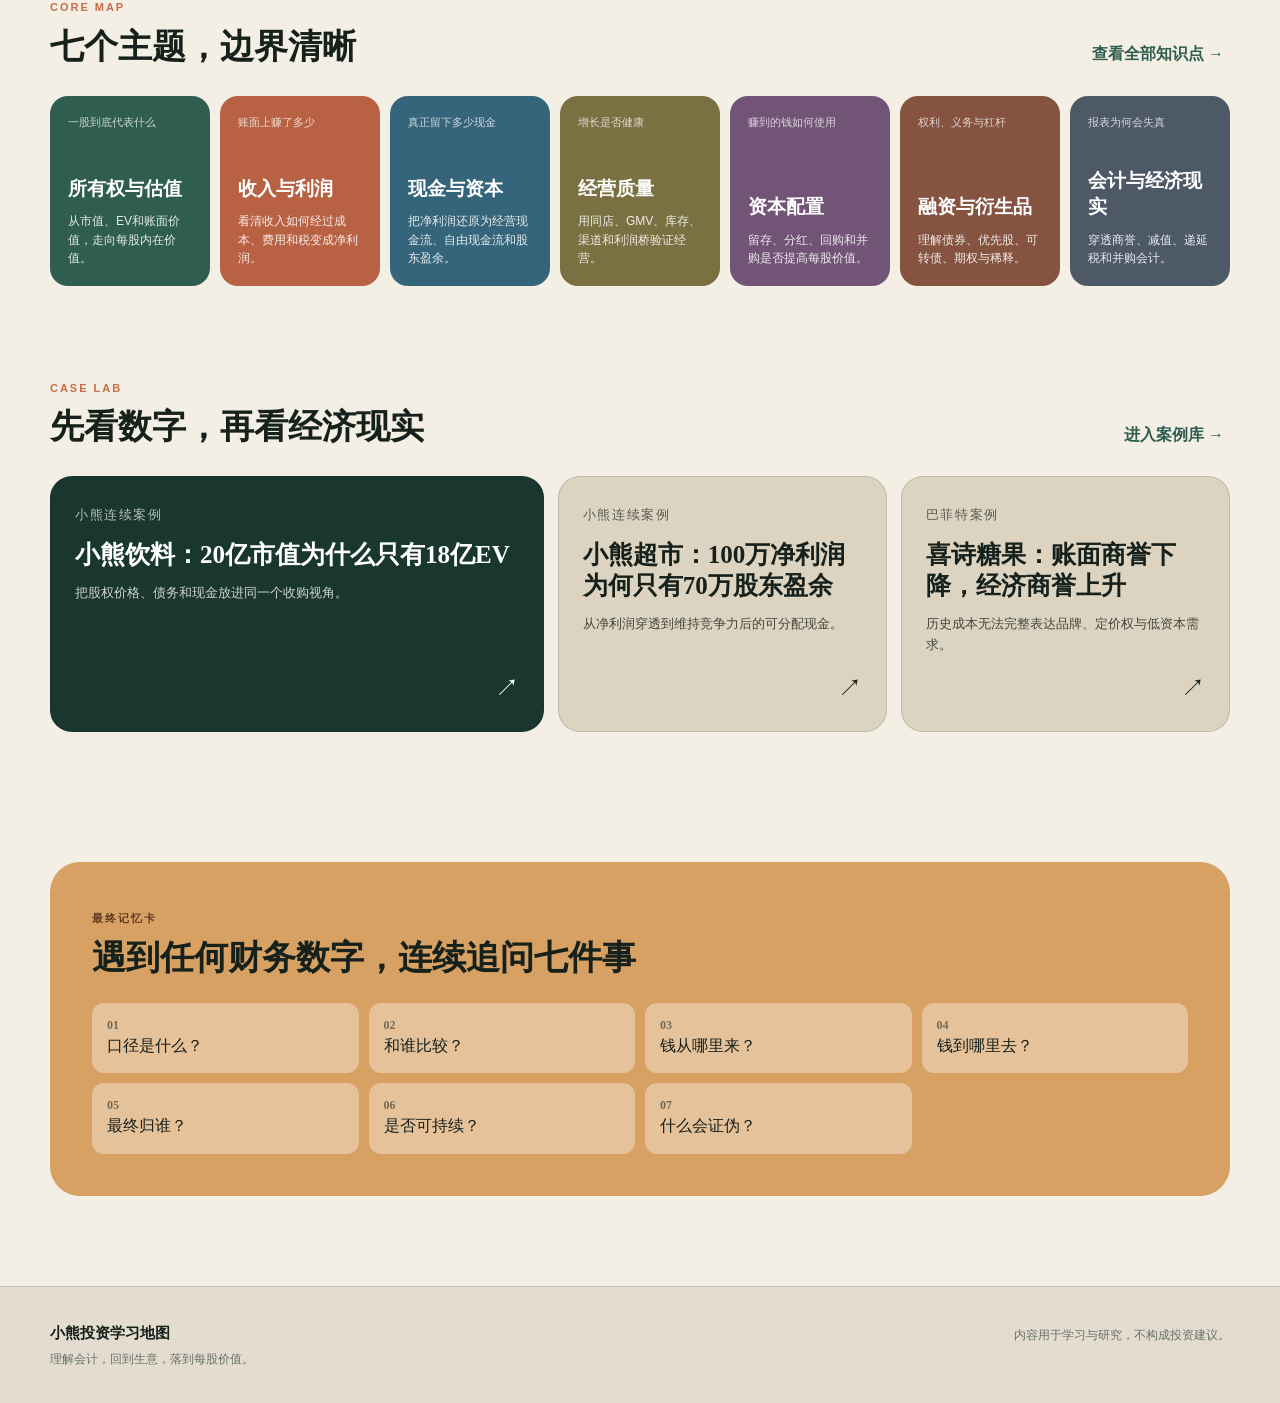
==== commit 6b5e501c: "Expand MINISO case study series" ====
--- a/index.html
+++ b/index.html
@@ -6,7 +6,7 @@
   <meta name="theme-color" content="#19362f" />
   <meta name="description" content="把财务概念、巴菲特会计思想、公司研究方法和真实案例连接起来的交互式学习地图。" />
   <title>小熊投资学习地图</title>
-  <link rel="stylesheet" href="./styles.css?v=20261031-profit-notes" />
+  <link rel="stylesheet" href="./styles.css?v=20261101-miniso-cases" />
 </head>
 <body>
   <div class="noise" aria-hidden="true"></div>
@@ -187,12 +187,12 @@
 
   <div class="toast" id="toast" role="status"></div>
 
-  <script src="./data.js?v=20261031-profit-notes"></script>
-  <script src="./depth.js?v=20261031-profit-notes"></script>
-  <script src="./lessons.js?v=20261031-profit-notes"></script>
-  <script src="./dialogues.js?v=20261031-profit-notes"></script>
-  <script src="./today.js?v=20261031-profit-notes"></script>
-  <script src="./reader.js?v=20261031-profit-notes"></script>
-  <script src="./app.js?v=20261031-profit-notes"></script>
+  <script src="./data.js?v=20261101-miniso-cases"></script>
+  <script src="./depth.js?v=20261101-miniso-cases"></script>
+  <script src="./lessons.js?v=20261101-miniso-cases"></script>
+  <script src="./dialogues.js?v=20261101-miniso-cases"></script>
+  <script src="./today.js?v=20261101-miniso-cases"></script>
+  <script src="./reader.js?v=20261101-miniso-cases"></script>
+  <script src="./app.js?v=20261101-miniso-cases"></script>
 </body>
 </html>
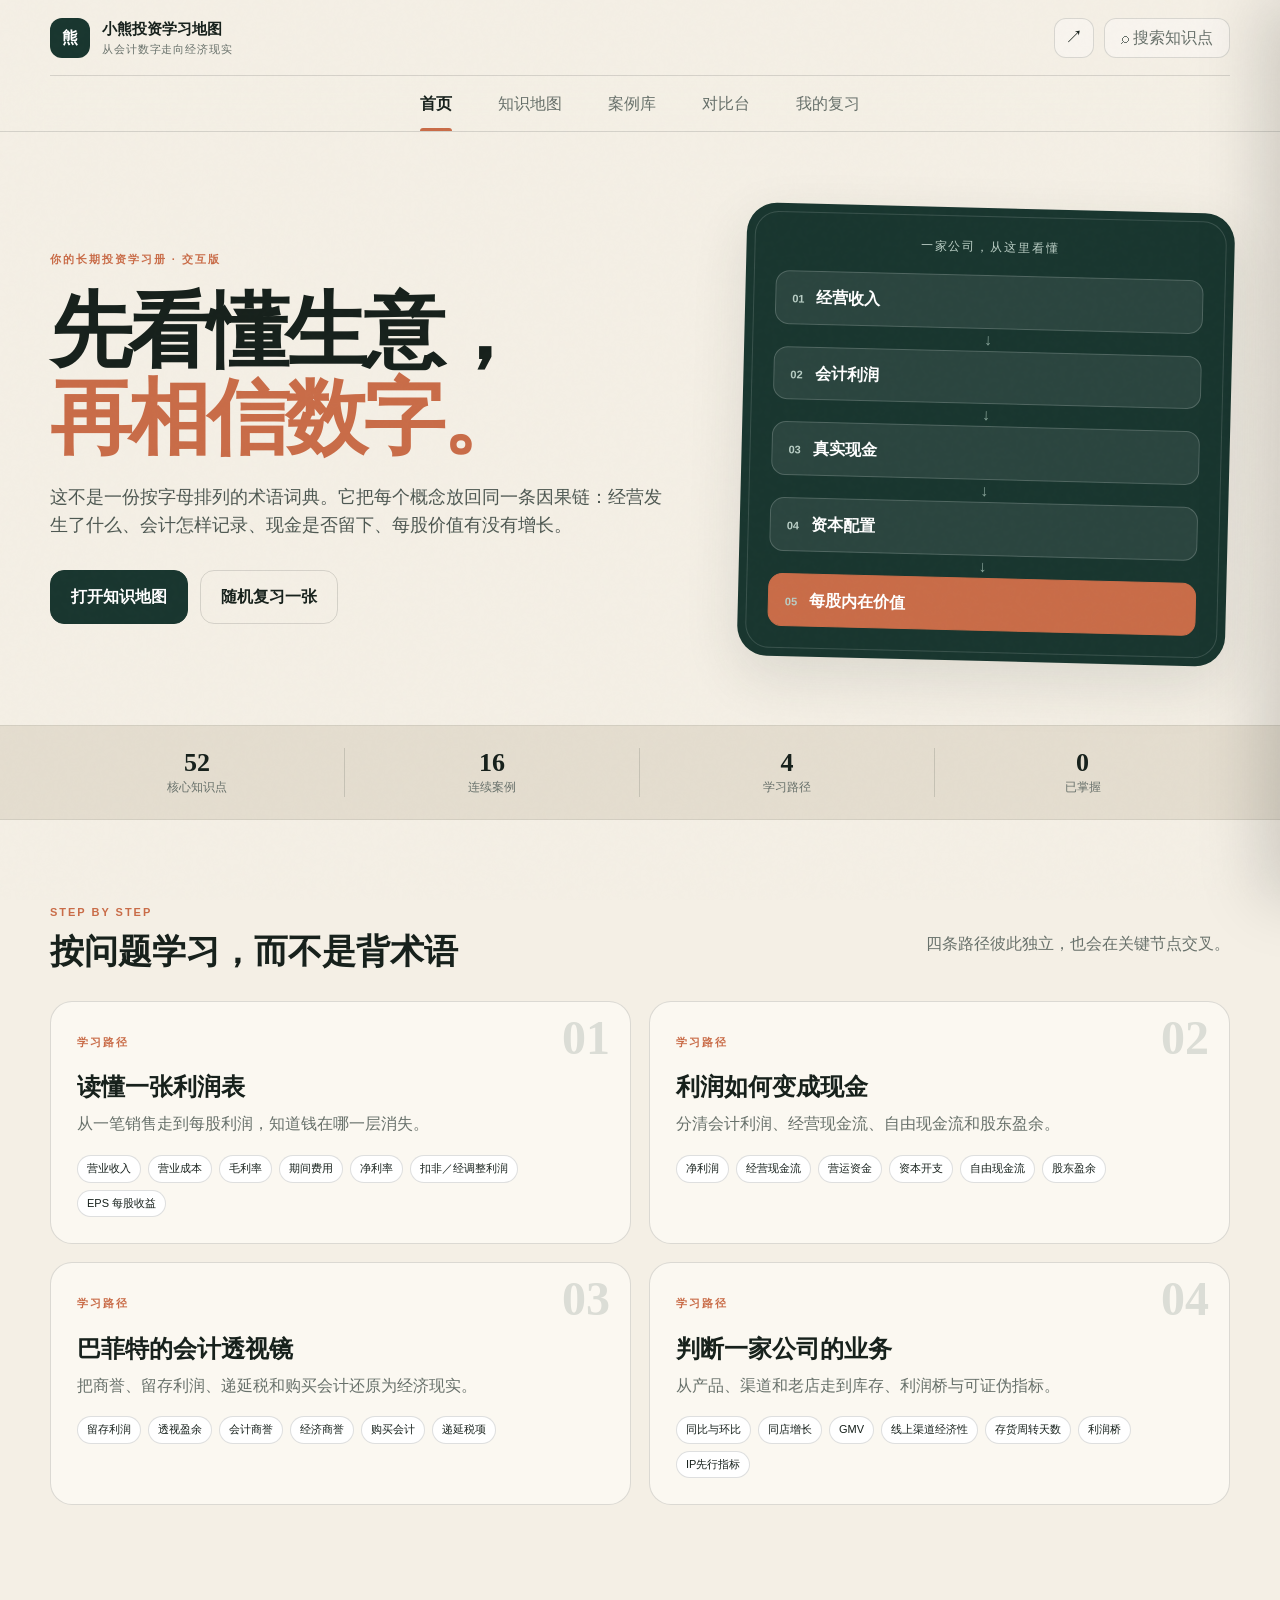
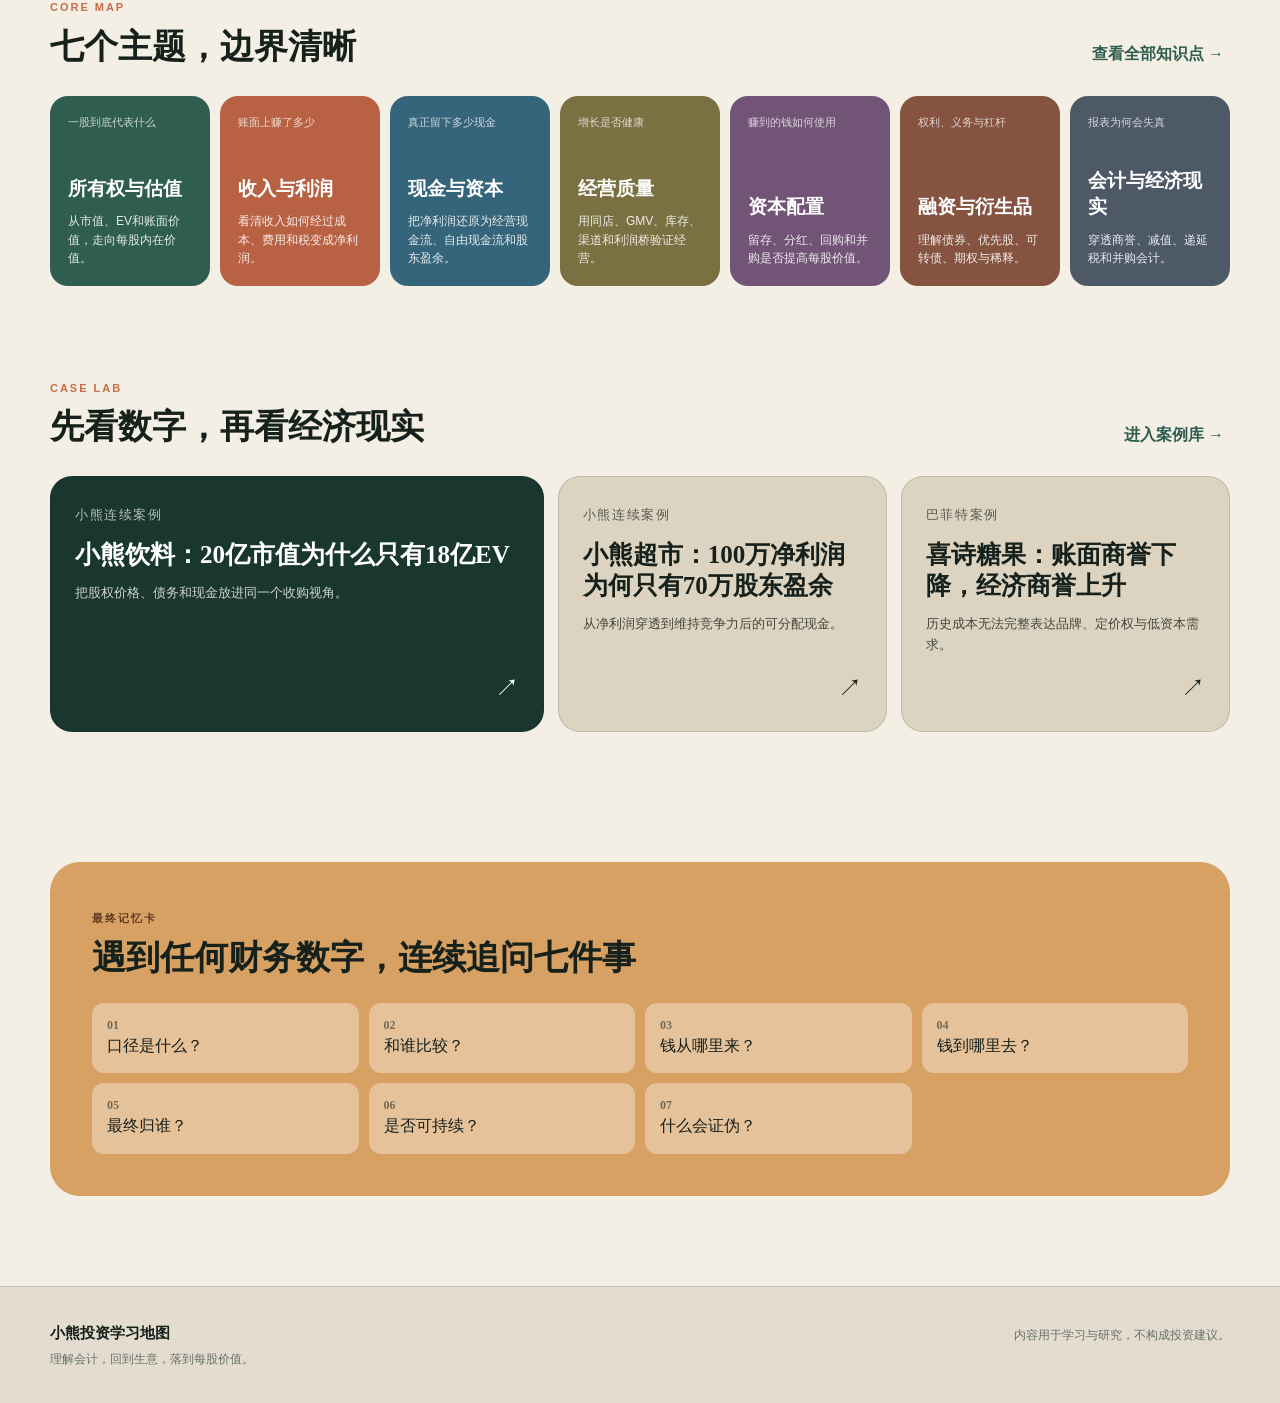
==== commit 5043532c: "Teach quarterly inference and inventory signals" ====
--- a/index.html
+++ b/index.html
@@ -6,7 +6,7 @@
   <meta name="theme-color" content="#19362f" />
   <meta name="description" content="把财务概念、巴菲特会计思想、公司研究方法和真实案例连接起来的交互式学习地图。" />
   <title>小熊投资学习地图</title>
-  <link rel="stylesheet" href="./styles.css?v=20261101-miniso-cases" />
+  <link rel="stylesheet" href="./styles.css?v=20261107-pop-methods" />
 </head>
 <body>
   <div class="noise" aria-hidden="true"></div>
@@ -191,8 +191,8 @@
   <script src="./depth.js?v=20261101-miniso-cases"></script>
   <script src="./lessons.js?v=20261101-miniso-cases"></script>
   <script src="./dialogues.js?v=20261101-miniso-cases"></script>
-  <script src="./today.js?v=20261101-miniso-cases"></script>
+  <script src="./today.js?v=20261107-pop-methods"></script>
   <script src="./reader.js?v=20261101-miniso-cases"></script>
-  <script src="./app.js?v=20261101-miniso-cases"></script>
+  <script src="./app.js?v=20261107-miniso-learning"></script>
 </body>
 </html>
--- a/styles.css
+++ b/styles.css
@@ -48,6 +48,7 @@
 .industry-guide{display:grid;grid-template-columns:repeat(4,minmax(0,1fr));gap:12px;margin-bottom:22px}.industry-card{display:flex;flex-direction:column;gap:7px;text-align:left;border:1px solid var(--line);border-radius:18px;background:var(--paper-2);padding:19px;cursor:pointer;transition:.2s}.industry-card:hover{transform:translateY(-3px);box-shadow:var(--shadow)}.industry-card small{font-size:11px;color:var(--orange);font-weight:800}.industry-card b{font:700 20px Georgia,"Songti SC",serif}.industry-card span{font-size:12px;line-height:1.6;color:var(--muted);flex:1}.industry-card em{font-style:normal;color:var(--green-2);font-size:11px;font-weight:700}.company-select{display:flex;align-items:center;gap:9px;font-size:12px;color:var(--muted);white-space:nowrap}.company-select select{border:1px solid var(--line);border-radius:12px;background:var(--paper-2);padding:12px;color:var(--ink);max-width:180px}.filter-label{font-size:11px;font-weight:800;letter-spacing:.08em;color:var(--muted);margin:12px auto 7px}.industry-filters,.case-type-filters{margin-bottom:8px}#caseMeta{margin-top:18px}
 .result-meta{font-size:12px;color:var(--muted);margin-bottom:18px}.card-grid{display:grid;grid-template-columns:repeat(3,1fr);gap:14px;padding-bottom:80px}.concept-card{background:var(--paper-2);border:1px solid var(--line);border-radius:19px;padding:21px;cursor:pointer;transition:.18s;display:flex;flex-direction:column;min-height:220px}.concept-card:hover{transform:translateY(-3px);box-shadow:0 14px 35px rgba(37,45,39,.09)}.card-top{display:flex;justify-content:space-between;align-items:center}.domain-dot{font-size:11px;font-weight:700}.level{font-size:10px;border:1px solid var(--line);padding:3px 8px;border-radius:999px;color:var(--muted)}.concept-card h3{font:700 23px Georgia,"Songti SC",serif;margin:26px 0 8px}.concept-card p{margin:0;color:var(--muted);font-size:14px;flex:1}.card-foot{display:flex;justify-content:space-between;align-items:center;margin-top:18px;font-size:12px}.mastered-mark{color:var(--green-2);font-weight:700}.bookmark{border:0;background:transparent;cursor:pointer;font-size:18px;padding:2px 5px}.bookmark.saved{color:var(--orange)}
 .case-grid{display:grid;grid-template-columns:repeat(2,1fr);gap:16px;padding-bottom:80px}.case-card{background:var(--paper-2);border:1px solid var(--line);border-radius:22px;padding:26px;cursor:pointer}.case-card:hover{box-shadow:var(--shadow)}.case-card small{color:var(--orange);font-weight:800;letter-spacing:.08em}.case-card h3{font:700 27px/1.25 Georgia,"Songti SC",serif;margin:12px 0}.case-card>p{color:var(--muted)}.number-row{display:flex;gap:7px;flex-wrap:wrap;margin-top:18px}.number-row span{font-size:11px;padding:5px 9px;border-radius:999px;background:#ebe5d9}
+.case-learning-preview{display:grid;gap:5px;margin-top:16px;padding:12px 14px;border-radius:12px;background:#e9ede5;color:#375044;font-size:12px;line-height:1.55}.case-learning-preview b{color:var(--green);font-size:11px}.case-learning ul{margin:8px 0 0;padding-left:20px;line-height:1.8}
 .compare-picker{display:grid;grid-template-columns:1fr auto 1fr;gap:14px;align-items:end;background:var(--paper-2);border:1px solid var(--line);border-radius:20px;padding:20px}.compare-picker label{font-size:12px;color:var(--muted)}.compare-picker select{display:block;width:100%;border:1px solid var(--line);background:white;border-radius:12px;padding:12px;margin-top:6px}.swap-btn{width:44px;height:44px;border-radius:50%;border:1px solid var(--line);background:var(--paper);cursor:pointer}.compare-output{display:grid;grid-template-columns:1fr 1fr;gap:16px;margin-top:18px}.compare-side{background:var(--paper-2);border:1px solid var(--line);border-radius:22px;padding:28px}.compare-side h2{font:700 32px Georgia,"Songti SC",serif;margin:10px 0 24px}.compare-row{padding:16px 0;border-top:1px solid var(--line)}.compare-row b{display:block;font-size:11px;color:var(--orange);letter-spacing:.1em;margin-bottom:5px}.compare-row p{margin:0}.quick-pairs{padding:50px 0 90px}.quick-pairs>div{display:flex;flex-wrap:wrap;gap:10px;margin-top:20px}.pair-btn{border:1px solid var(--line);background:var(--paper-2);border-radius:999px;padding:9px 13px;cursor:pointer}
 .review-summary{display:grid;grid-template-columns:170px 170px 1fr;gap:14px;align-items:center;background:var(--green);color:#fff;border-radius:22px;padding:24px;margin-bottom:40px}.review-summary div{display:flex;flex-direction:column}.review-summary b{font:700 34px Georgia,serif}.review-summary span{font-size:12px;color:#b9cec5}.review-summary .primary{justify-self:end;background:var(--orange);border-color:var(--orange)}.review-section{padding-bottom:20px}.review-section h2{font-size:28px;margin-bottom:18px}.card-grid.compact{padding-bottom:35px}.empty-state{grid-column:1/-1;border:1px dashed var(--line);border-radius:18px;padding:30px;color:var(--muted);text-align:center}
 footer{background:#e3dccf;border-top:1px solid var(--line);margin-top:40px}.footer-inner{display:flex;justify-content:space-between;gap:20px;padding:34px 0;color:var(--muted);font-size:12px}.footer-inner b{color:var(--ink);font-size:15px}.footer-inner p{margin:5px 0 0}
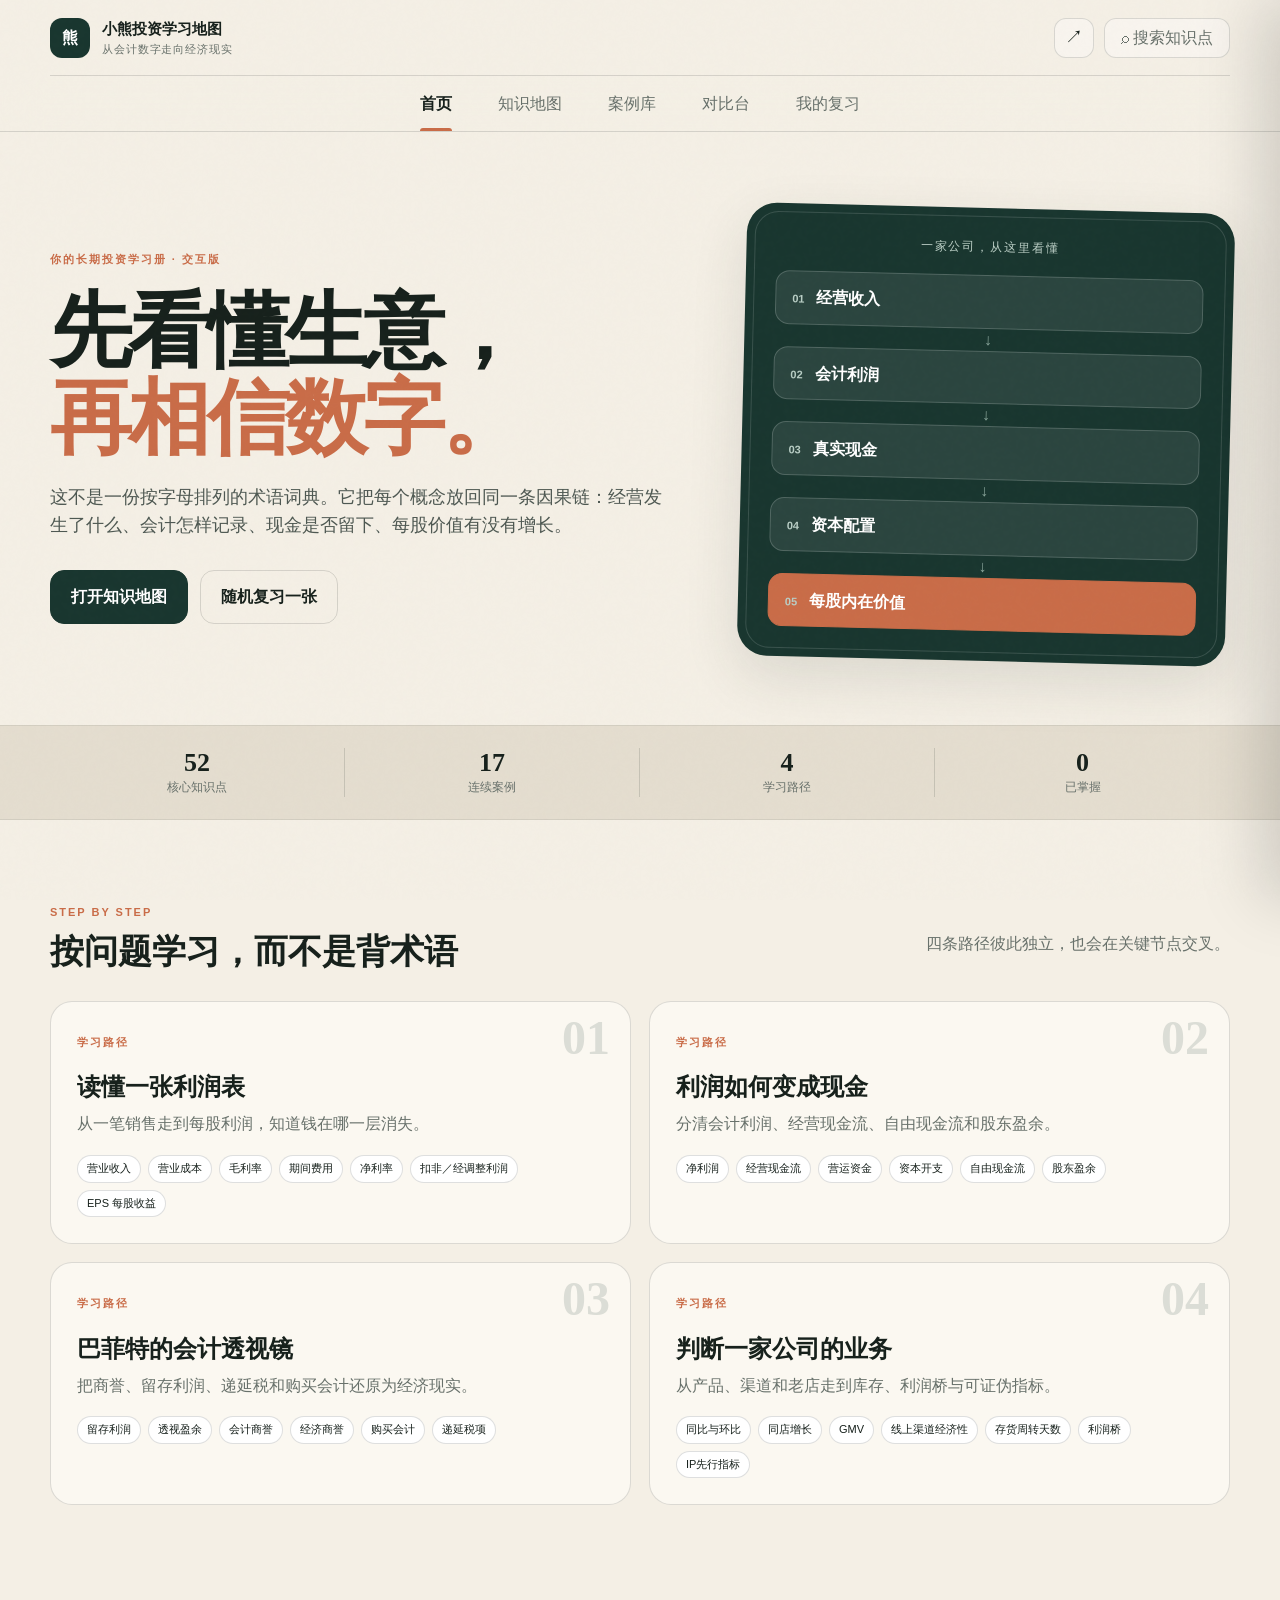
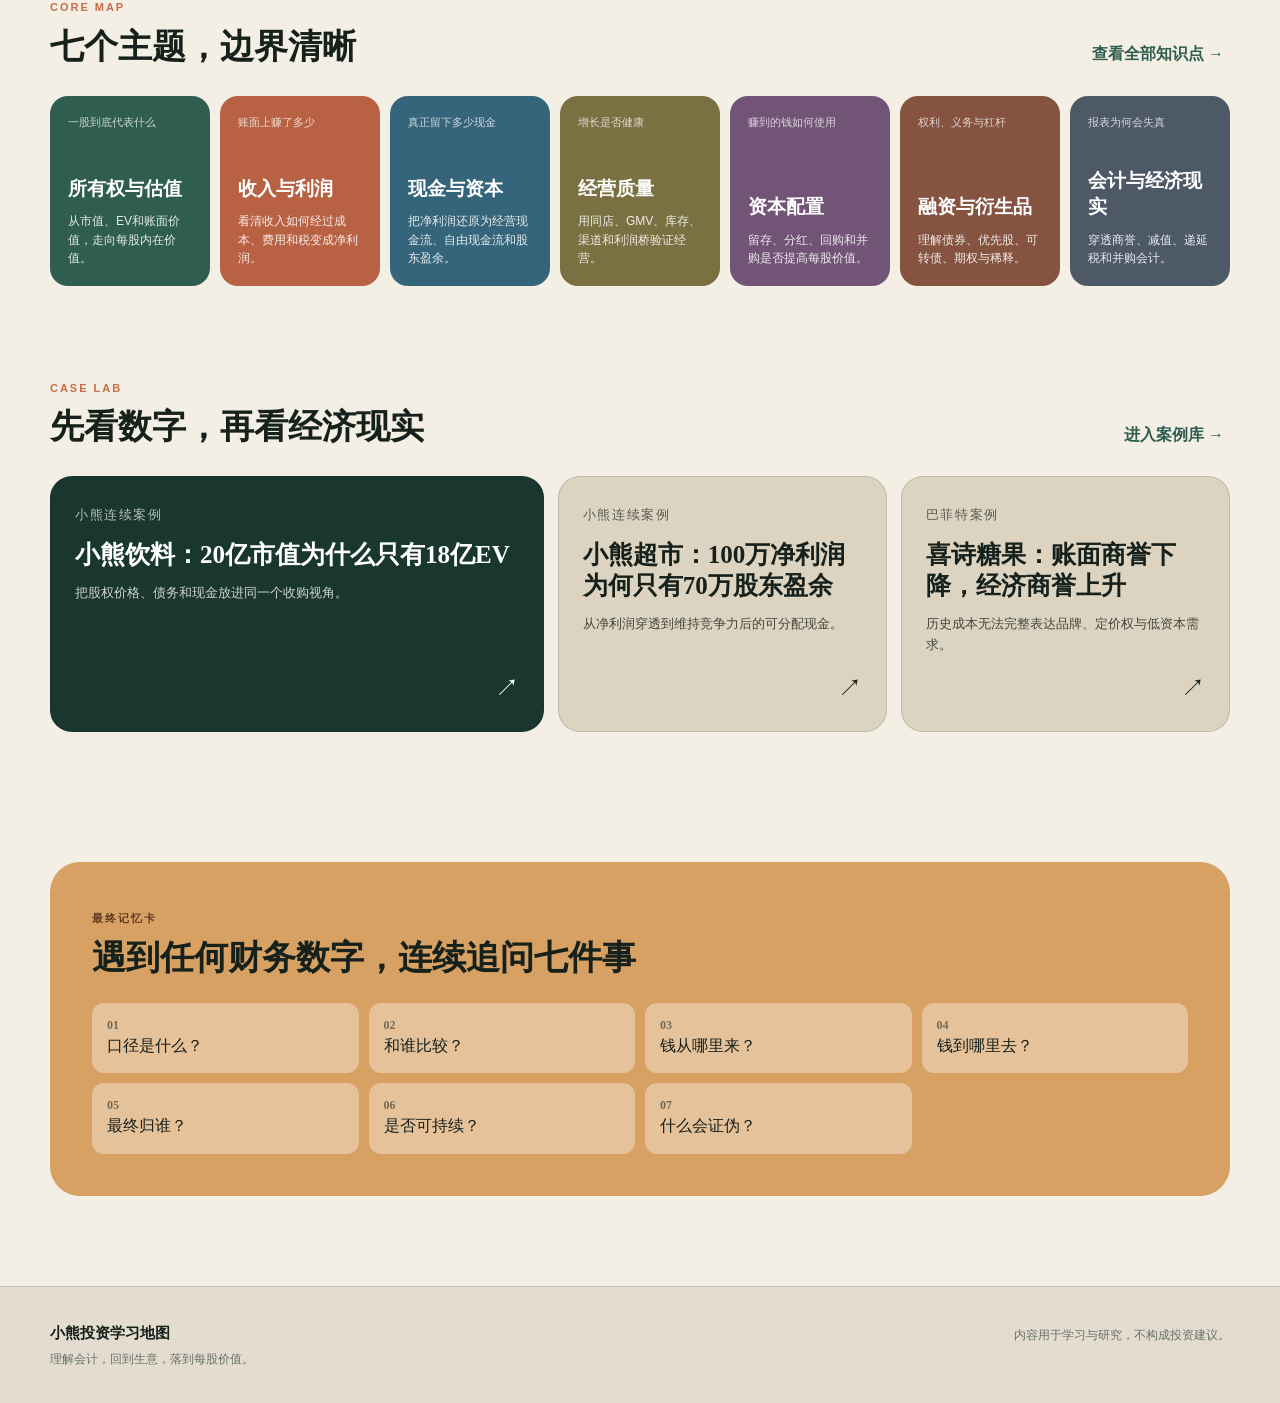
==== commit a298621d: "Add Eve Energy financial reading case" ====
--- a/index.html
+++ b/index.html
@@ -191,7 +191,7 @@
   <script src="./depth.js?v=20261101-miniso-cases"></script>
   <script src="./lessons.js?v=20261101-miniso-cases"></script>
   <script src="./dialogues.js?v=20261101-miniso-cases"></script>
-  <script src="./today.js?v=20261107-pop-methods"></script>
+  <script src="./today.js?v=20261109-eve-case"></script>
   <script src="./reader.js?v=20261101-miniso-cases"></script>
   <script src="./app.js?v=20261107-miniso-learning"></script>
 </body>
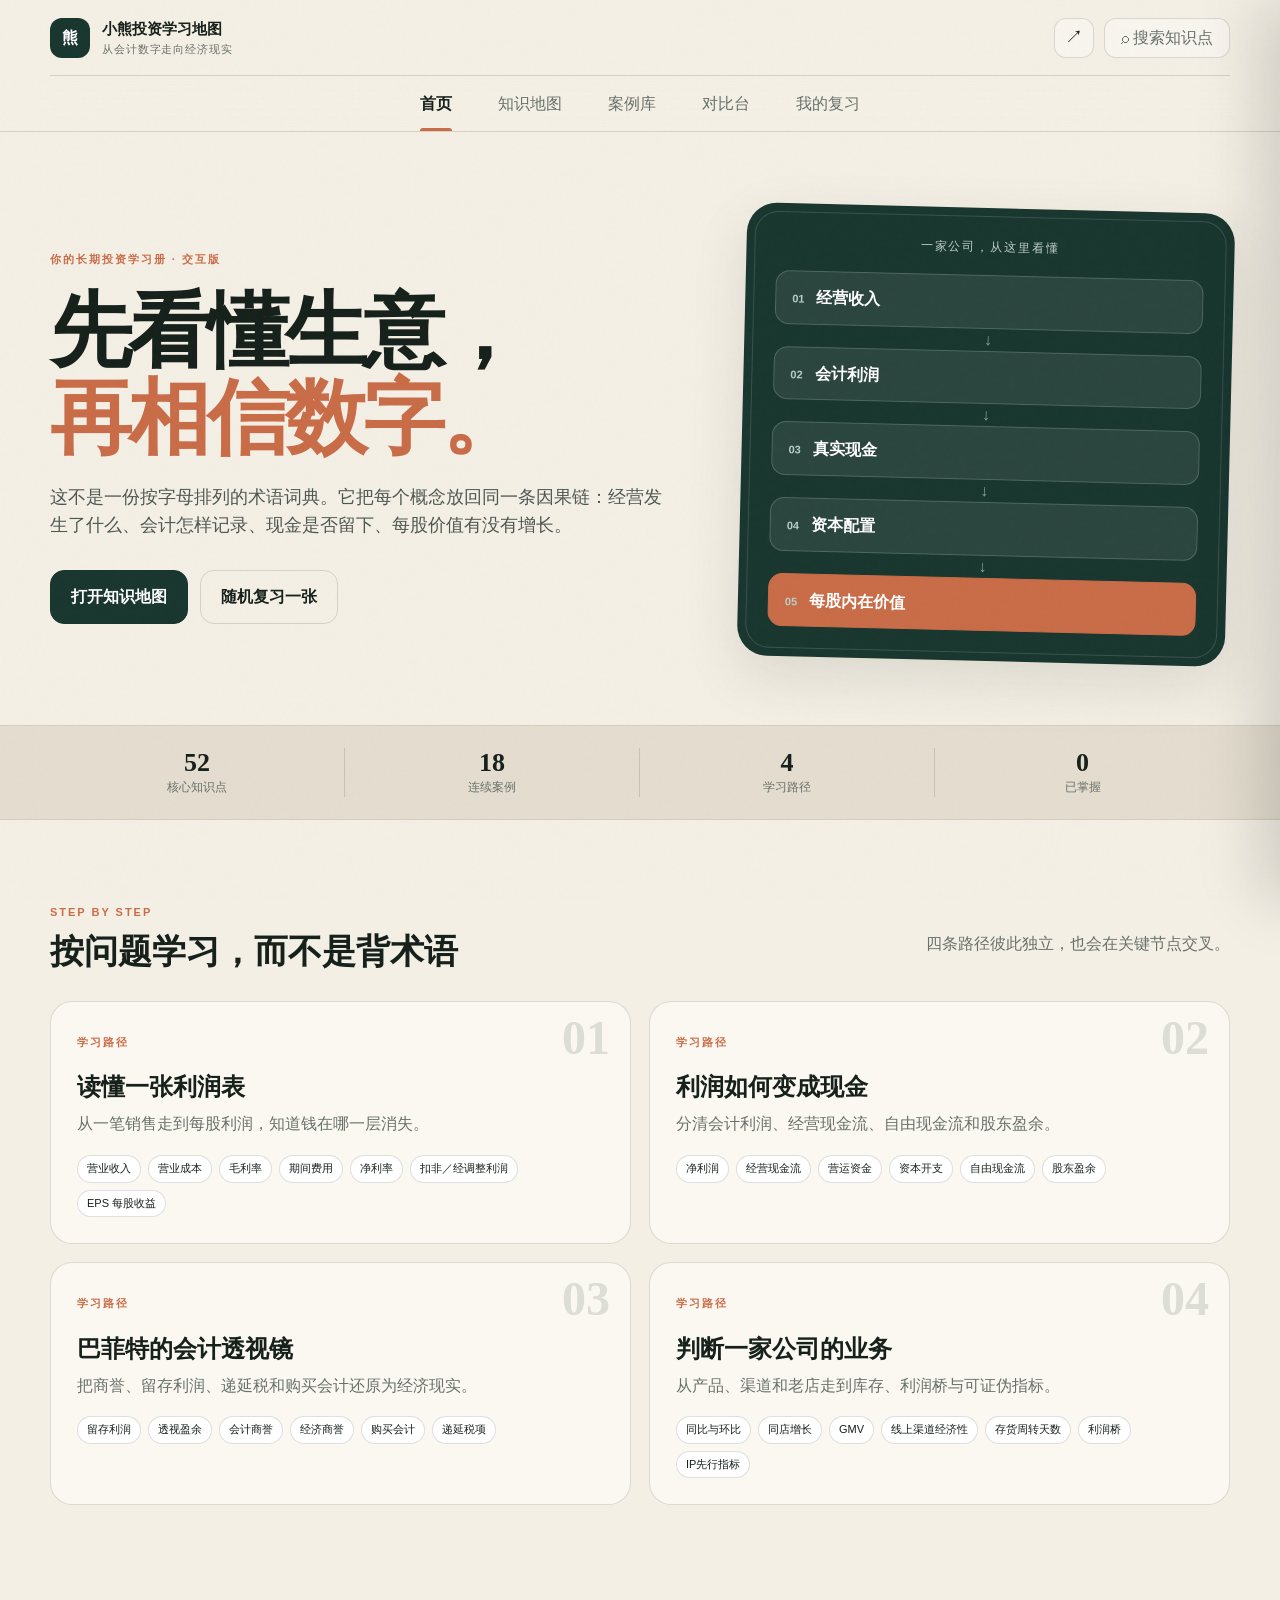
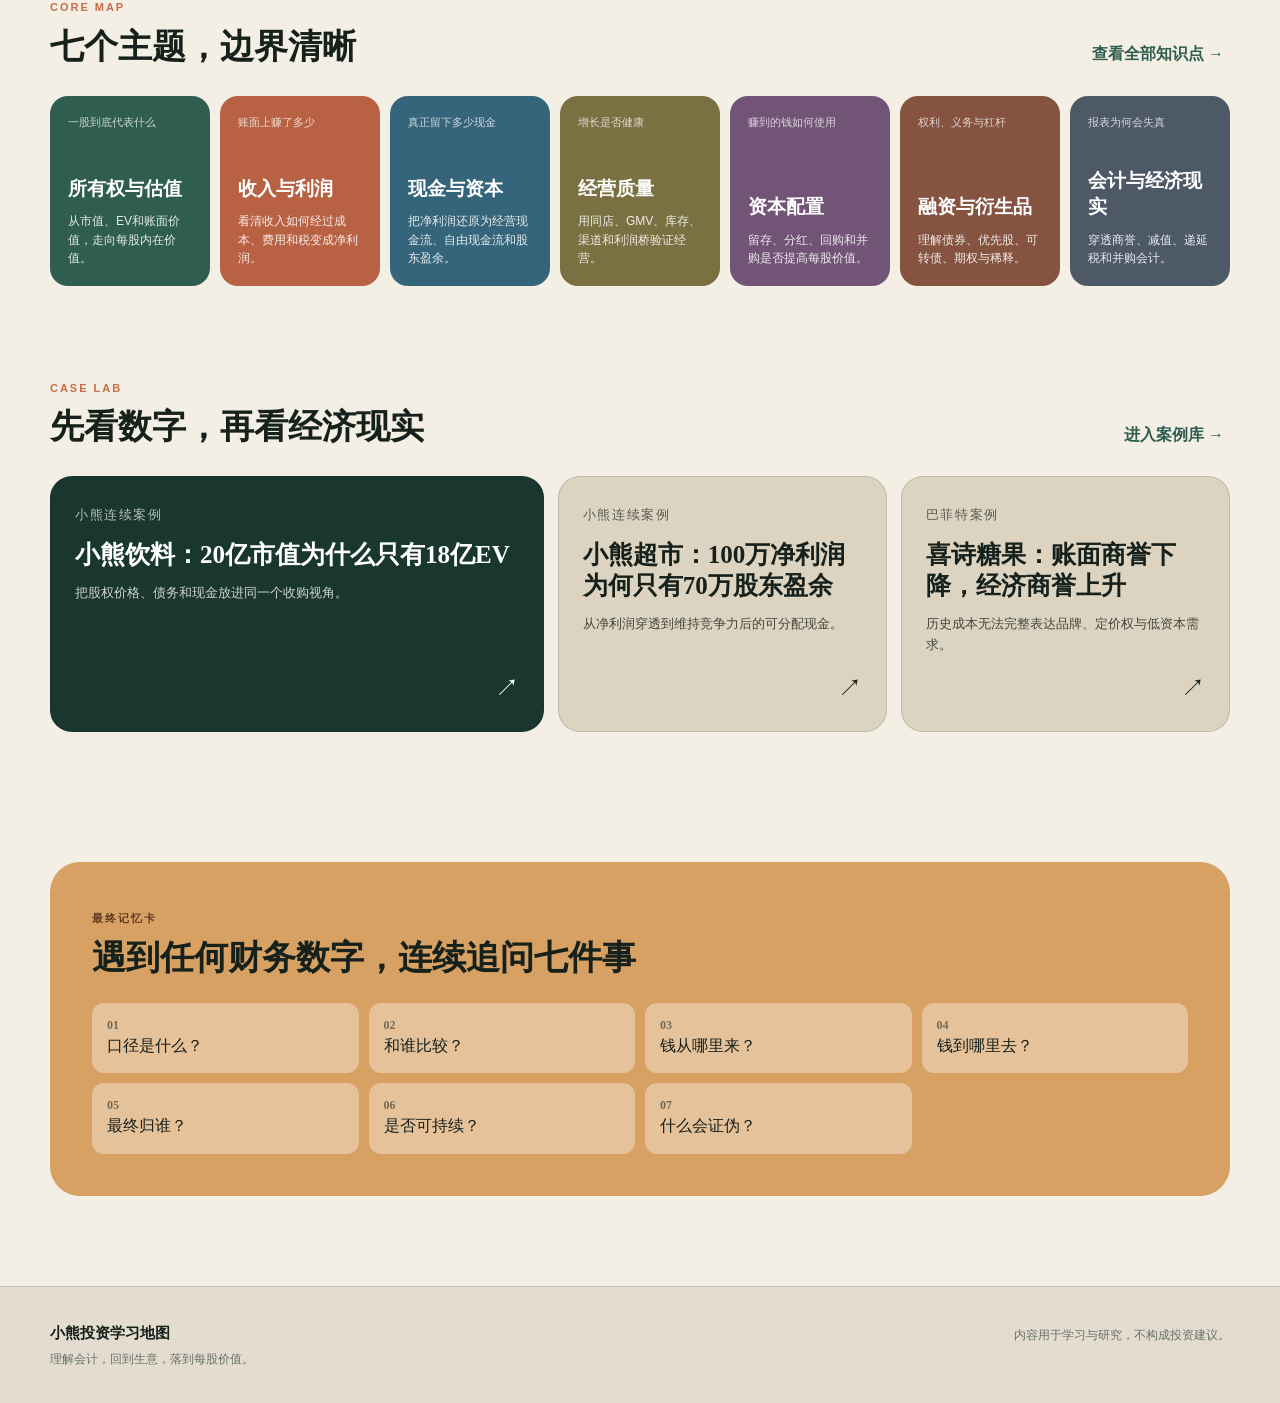
==== commit 186de545: "Add Luckin coffee delivery and same-store learning case" ====
--- a/index.html
+++ b/index.html
@@ -191,7 +191,7 @@
   <script src="./depth.js?v=20261101-miniso-cases"></script>
   <script src="./lessons.js?v=20261101-miniso-cases"></script>
   <script src="./dialogues.js?v=20261101-miniso-cases"></script>
-  <script src="./today.js?v=20261109-eve-case"></script>
+  <script src="./today.js?v=20261111-luckin-case"></script>
   <script src="./reader.js?v=20261101-miniso-cases"></script>
   <script src="./app.js?v=20261107-miniso-learning"></script>
 </body>
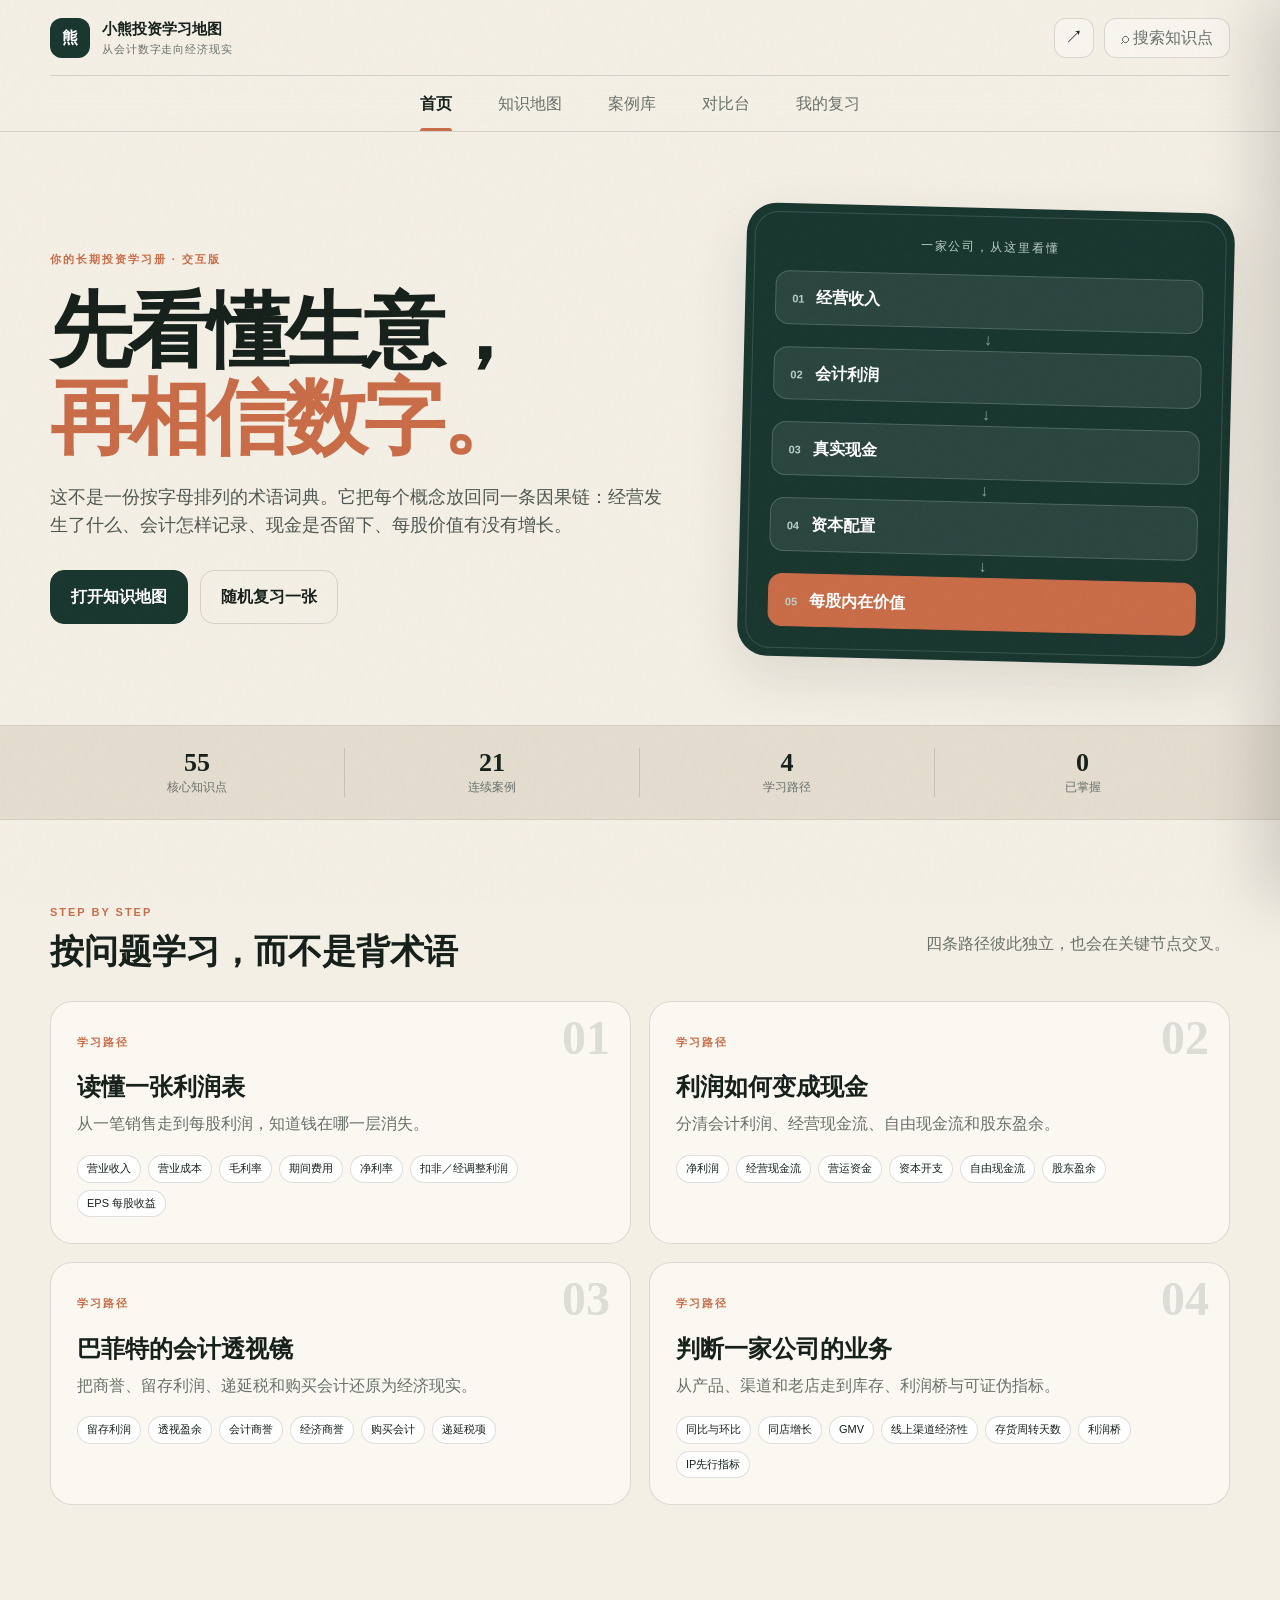
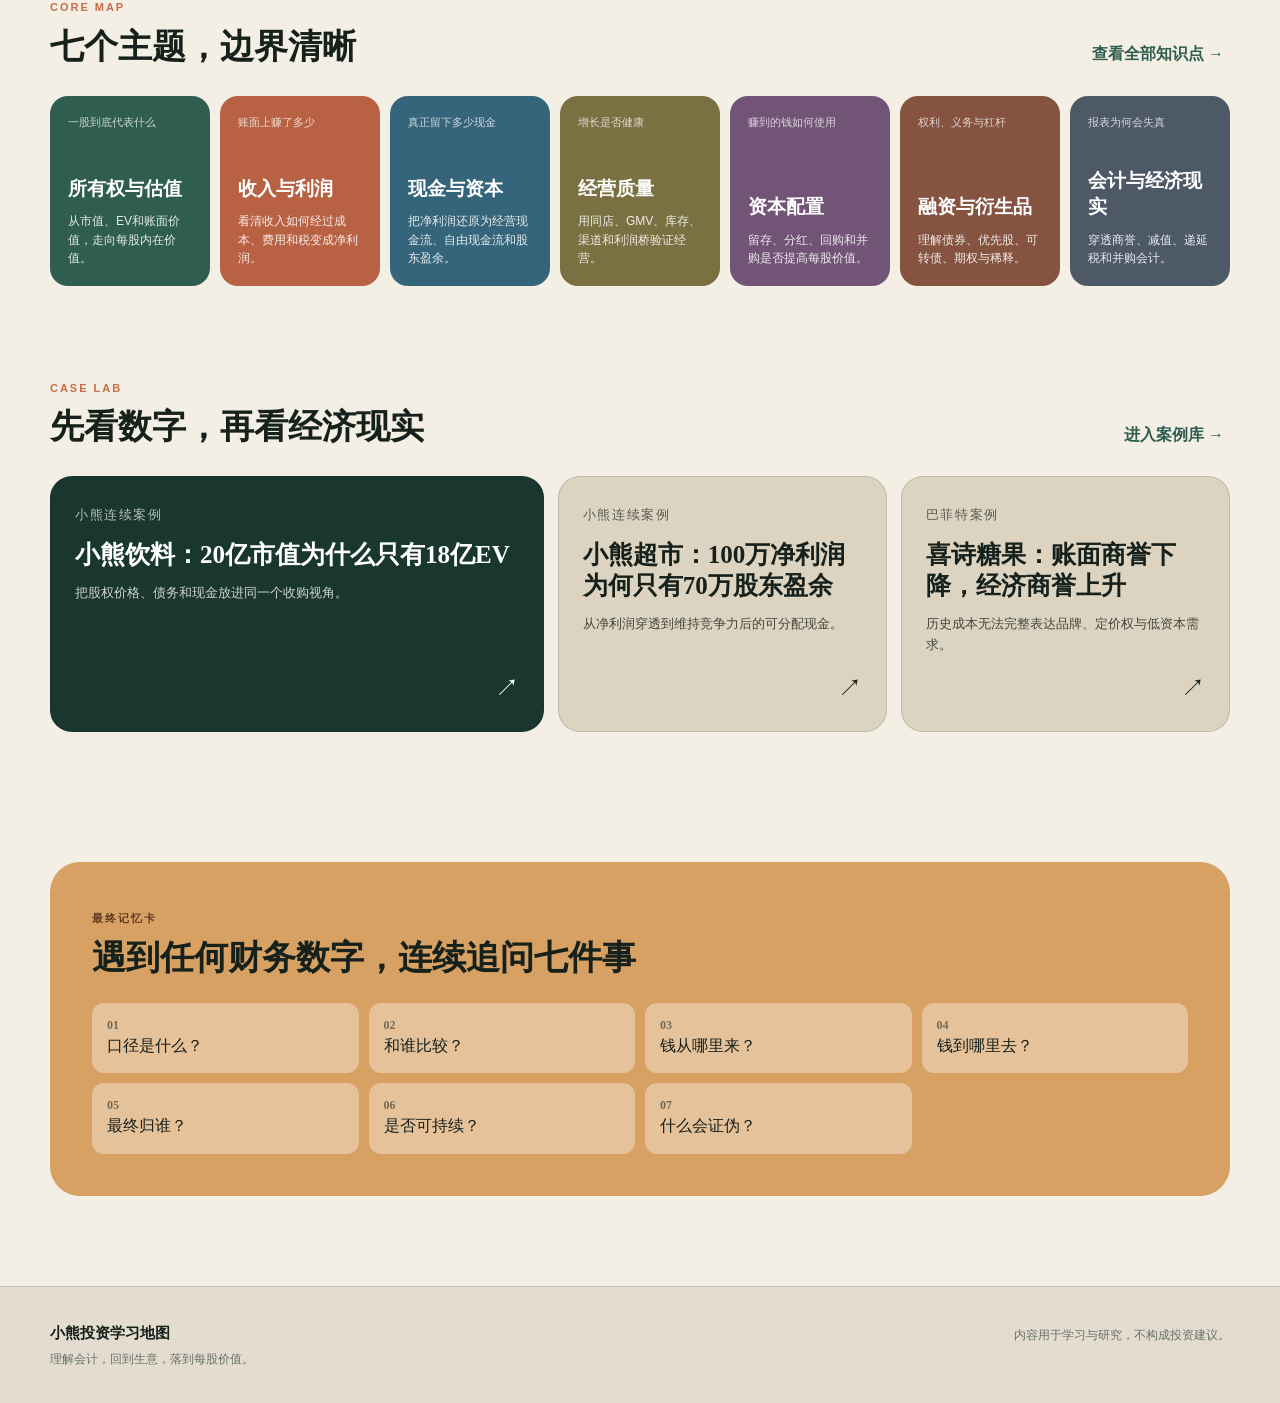
==== commit 09d30368: "Add Dongpeng beverage growth analysis learning cases" ====
--- a/index.html
+++ b/index.html
@@ -192,6 +192,7 @@
   <script src="./lessons.js?v=20261101-miniso-cases"></script>
   <script src="./dialogues.js?v=20261101-miniso-cases"></script>
   <script src="./today.js?v=20261111-luckin-case"></script>
+  <script src="./dongpeng.js?v=20261114-three-methods"></script>
   <script src="./reader.js?v=20261101-miniso-cases"></script>
   <script src="./app.js?v=20261107-miniso-learning"></script>
 </body>
